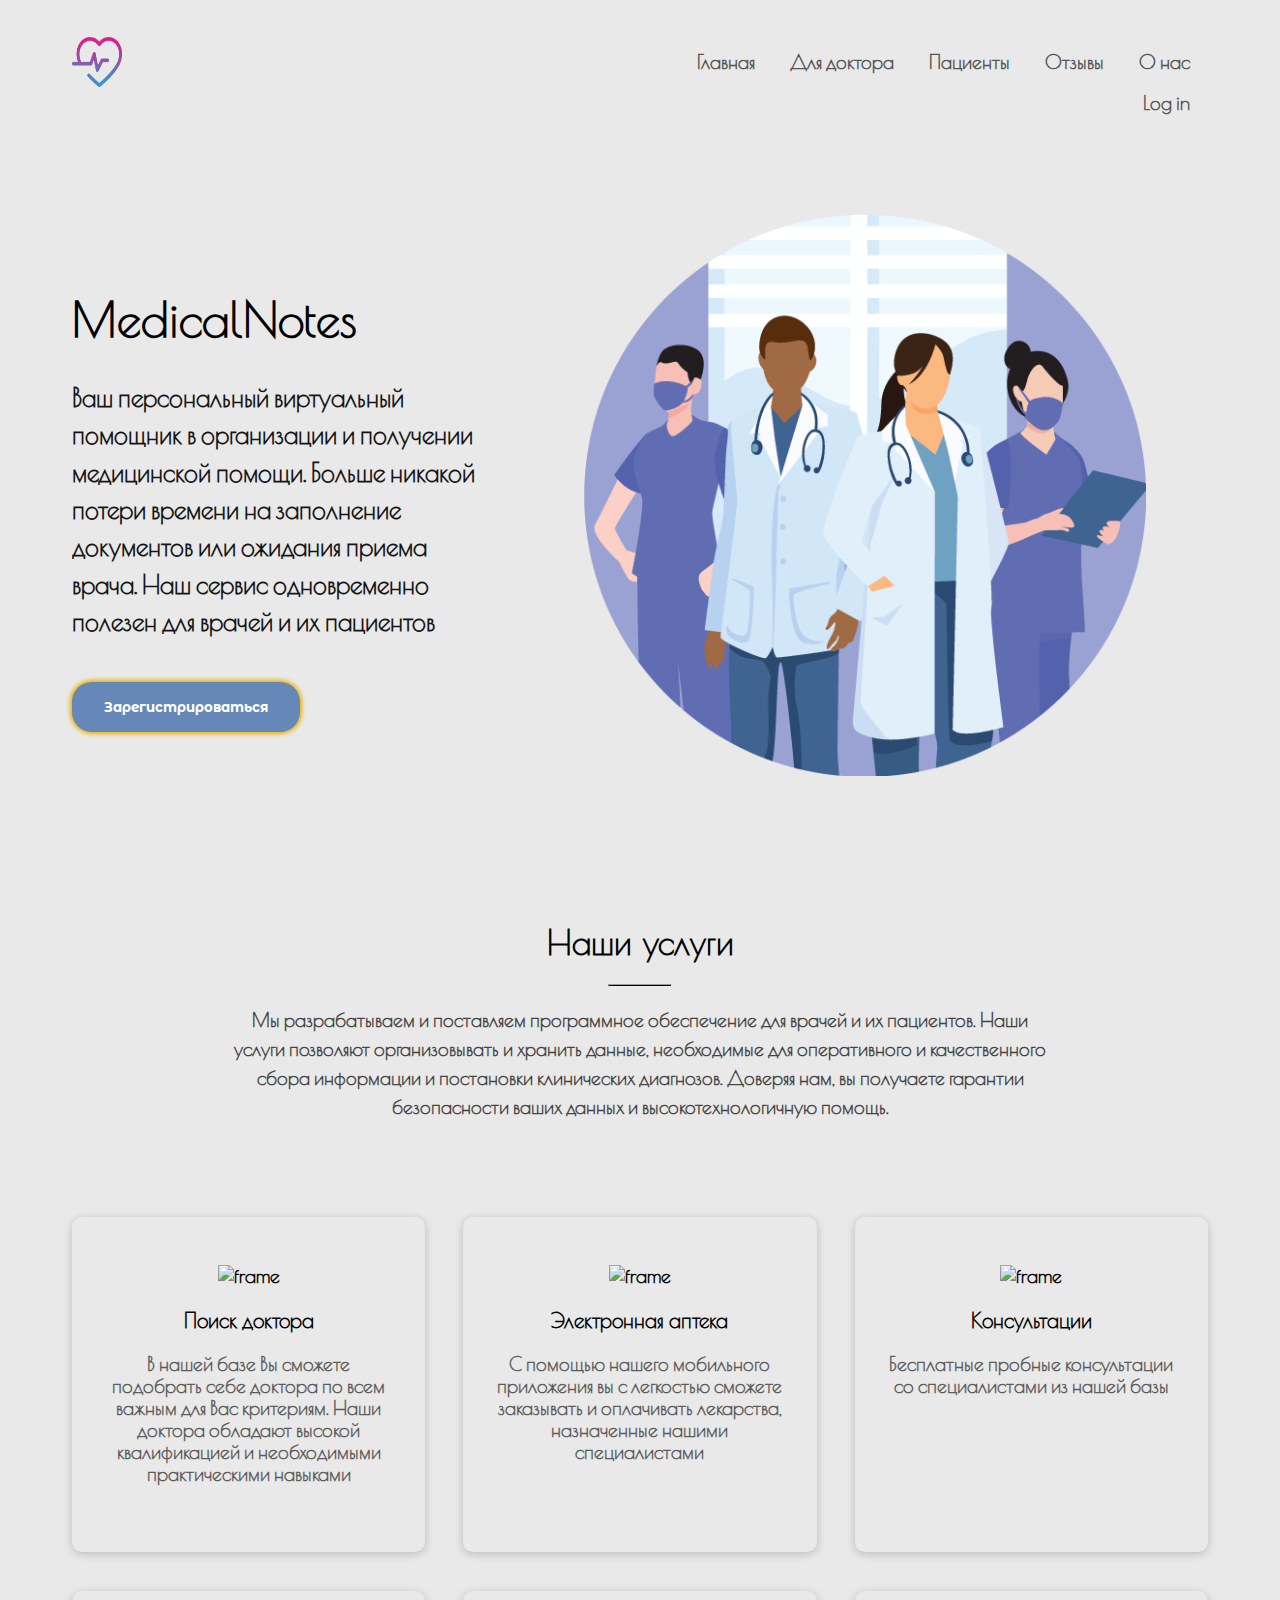
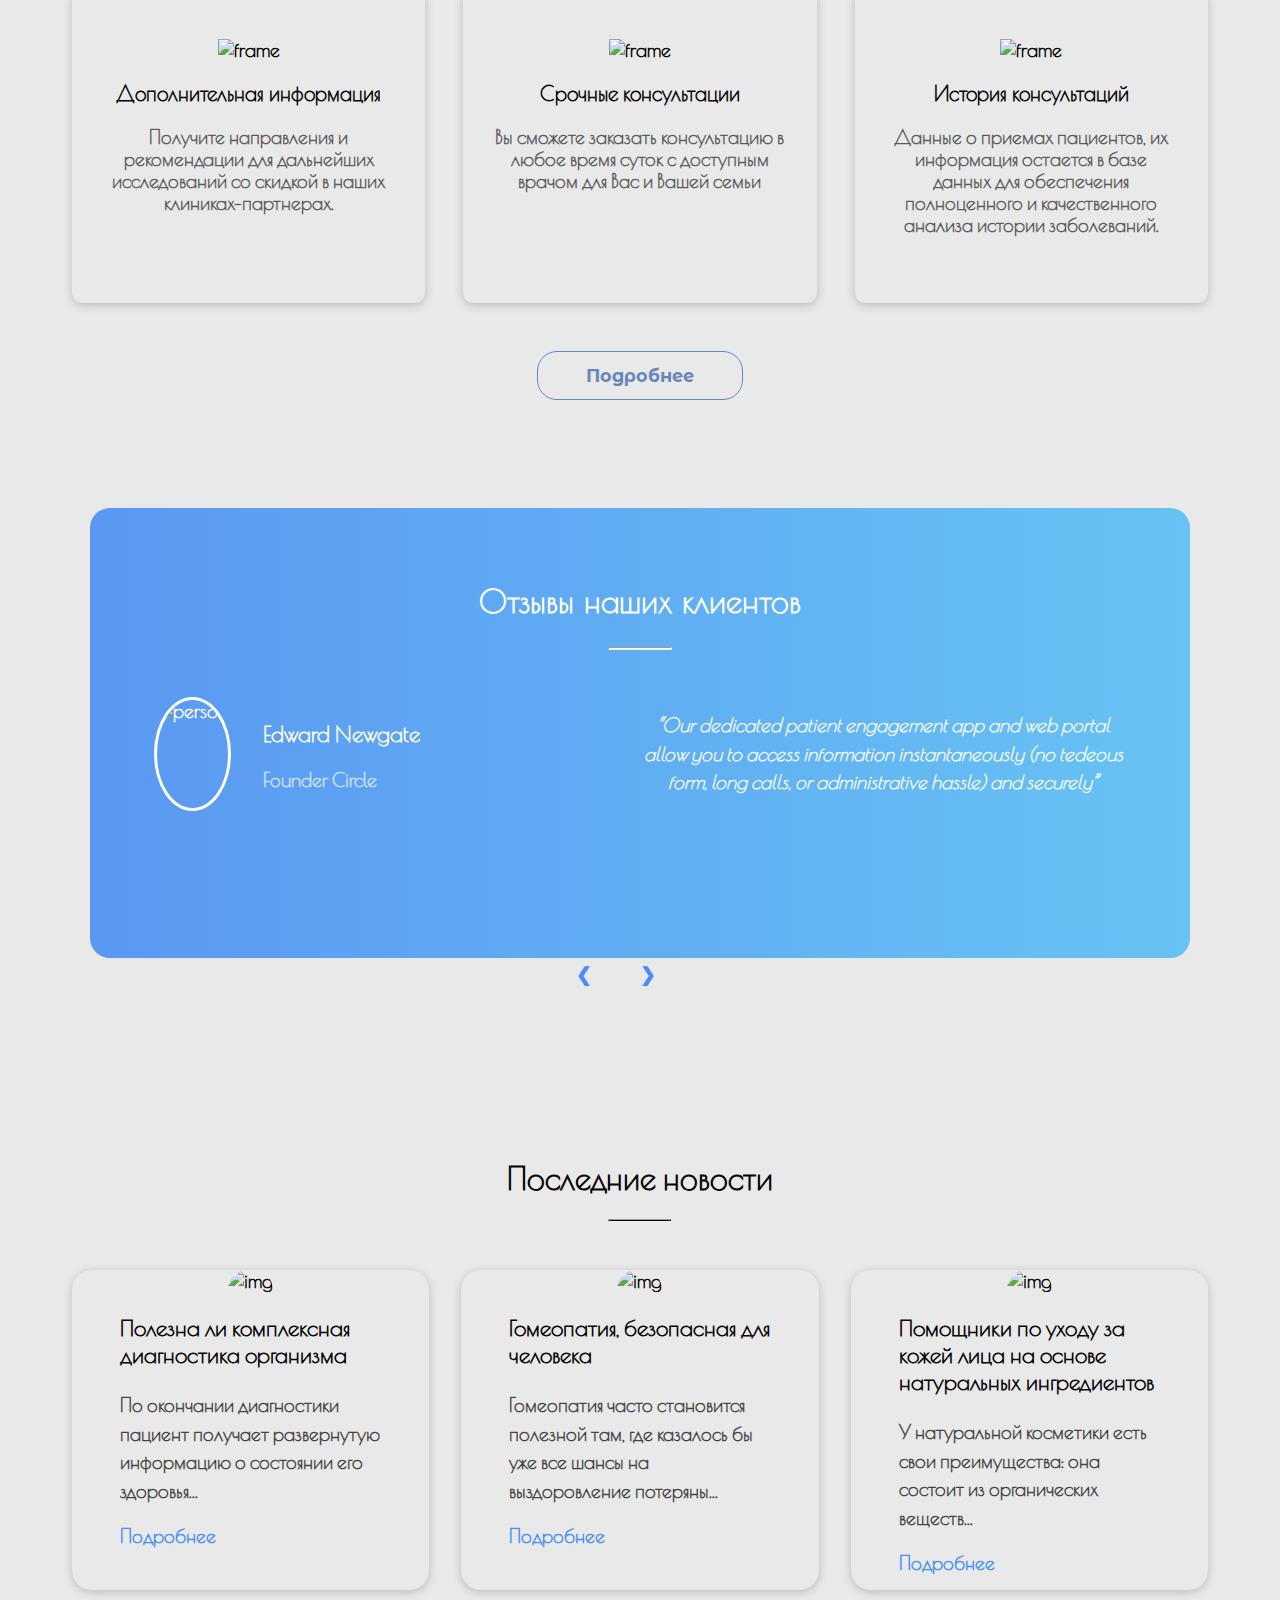
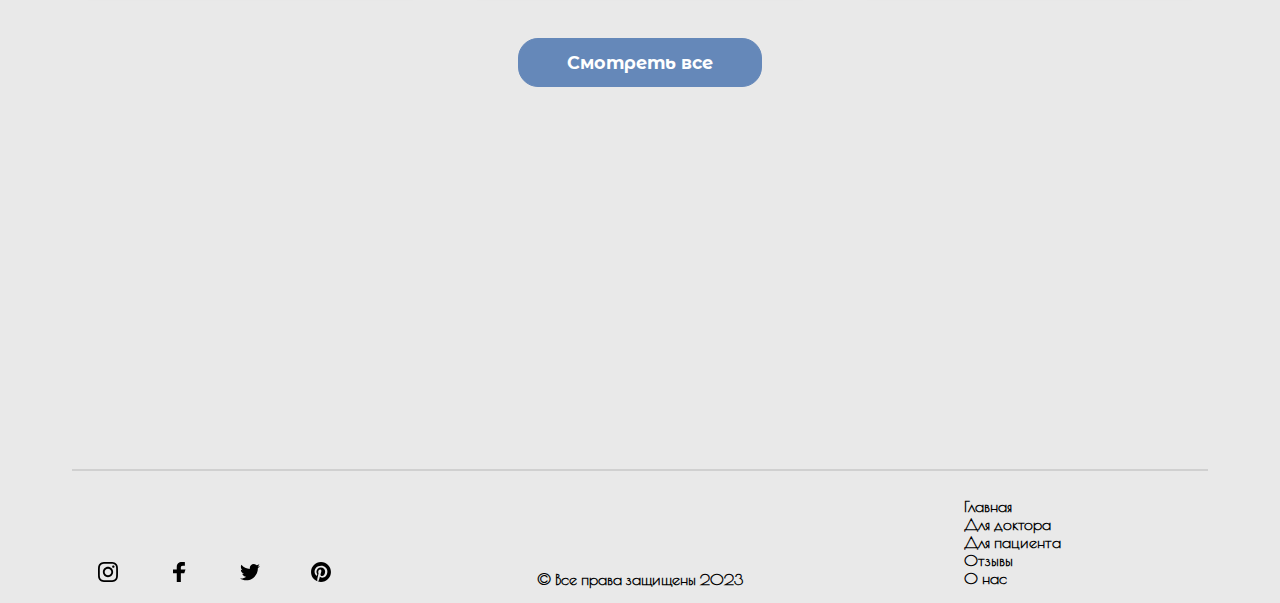
==== index.html @ 0319920c "add footer on createPatient" ====
<!DOCTYPE html>
<html lang="ru">
	<head>
		<meta charset="UTF-8" />
		<meta http-equiv="X-UA-Compatible" content="IE=edge" />
		<meta name="viewport" content="width=device-width, initial-scale=1.0" />
		<title>MedicalNotes</title>
		<link rel="stylesheet" href="homePage/styles/style.css" />
		<link rel="preconnect" href="https://fonts.googleapis.com" />
		<link rel="preconnect" href="https://fonts.gstatic.com" crossorigin />
		<link
			href="https://fonts.googleapis.com/css2?family=Inter:wght@400;700&display=swap"
			rel="stylesheet"
		/>
	</head>

	<body>
		<div class="container">
			<nav class="navbar">
				<img
					src="homePage/pictures/logoheart.png"
					alt="trafalgar"
					class="logo"
				/>
				<ul class="nav-links">
					<li><a href="#showcase">Главная</a></li>
					<li><a href="./regForm/index.html">Для доктора</a></li>
					<li><a href="./createPage/index.html">Пациенты</a></li>
					<li><a href="#testimonials">Отзывы</a></li>
					<li><a href="#article">О нас</a></li>
					
				</ul>
				<div class="hamburger-menu">
					<i class="fas fa-bars fa-2x" id="open"></i>
				</div>
				<ul class="sidebar" id="sidebar">
					<i class="fas fa-times fa-2x" id="close"></i>
					<li><a href="#showcase">Главная</a></li>
					<li><a href="./regForm/index.html">Для доктора</a></li>
					<li><a href="./createPage/index.html">Для пациента</a></li>
					<li><a href="#services">Услуги</a></li>
					<li><a href="#article">О нас</a></li>
				</ul>
				<div class="login-btn"><a href="#iw-modal" class="iw-modal-btn">Log in</a></div>
			</nav>
			<div id="iw-modal" class="iw-modal">
				<div class="iw-modal-wrapper">
				<div class="iw-CSS-modal-inner">
				<div class="iw-modal-header">
				<h3 class="iw-modal-title">Авторизация</h3>
				<a href="#close" title="Закрыть" class="iw-close">×</a>
				</div>
				<div class="iw-modal-text">    
					<form class="form" action="" method="post">
					<input
				      class="input input-email"
				      type="email"
					  id="email"
					  placeholder="Ваш e-mail*"
					/>
					<div id="errorMessage"></div>
			  
					<input
					  class="input input-pasword"
					  type="password"
					  id="password"
					  placeholder="Пароль*"
					/>
					<div id="errorMessage-1"></div>
					<button type="button" class="app-btn" id="log-btn">Войти</button>
					<div class="log-in_error">Логин или пароль не зарегистрирован</div>
					<p>Еще не зарегистрированы?</p>
					<button type="button" class="app-btn" id="reg-btn">Зарегистрироваться</button>
				</form>
				</div>
				</div>
				</div>	
				</div>
				
			<section id="showcase">
				<div class="showcase-text">
					<h1>MedicalNotes</h1>
					<p class="intro-info">
						Ваш персональный виртуальный помощник в организации и
						получении медицинской помощи. Больше никакой потери
						времени на заполнение документов или ожидания приема
						врача. Наш сервис одновременно полезен для врачей и их
						пациентов
					</p>
					<button
						class="showcase-btn"
						onclick="document.location='regForm/index.html'"
					>
						Зарегистрироваться
					</button>
				</div>
				<div class="showcase-img">
					<img src="homePage/pictures/doctors.png" alt="illustration" />
				</div>
			</section>

			<section id="services">
				<div class="service-header">
					<h1>Наши услуги</h1>
					<hr />
					<p>
						Мы разрабатываем и поставляем программное обеспечение
						для врачей и их пациентов. Наши услуги позволяют
						организовывать и хранить данные, необходимые для
						оперативного и качественного сбора информации и
						постановки клинических диагнозов. Доверяя нам, вы
						получаете гарантии безопасности ваших данных и
						высокотехнологичную помощь.
					</p>
				</div>
				<div class="cards">
					<div class="card">
						<img
							src="https://i.ibb.co/zfyYhmv/Frame1.png"
							alt="frame"
						/>
						<h3>Поиск доктора</h3>
						<p>
							В нашей базе Вы сможете подобрать себе доктора по
							всем важным для Вас критериям. Наши доктора обладают
							высокой квалификацией и необходимыми практическими
							навыками
						</p>
					</div>
					<div class="card">
						<img
							src="https://i.ibb.co/pLyPsMG/Frame2.png"
							alt="frame"
						/>
						<h3>Электронная аптека</h3>
						<p>
							С помощью нашего мобильного приложения вы с
							легкостью сможете заказывать и оплачивать лекарства,
							назначенные нашими специалистами
						</p>
					</div>
					<div class="card">
						<img
							src="https://i.ibb.co/ph7X1tV/Frame3.png"
							alt="frame"
						/>
						<h3>Консультации</h3>
						<p>
							Бесплатные пробные консультации со специалистами из
							нашей базы
						</p>
					</div>
					<div class="card">
						<img
							src="https://i.ibb.co/Xk1zg7f/Frame4.png"
							alt="frame"
						/>
						<h3>Дополнительная информация</h3>
						<p>
							Получите направления и рекомендации для дальнейших
							исследований со скидкой в наших клиниках-партнерах.
						</p>
					</div>
					<div class="card">
						<img
							src="https://i.ibb.co/Hr6zdrS/Frame5.png"
							alt="frame"
						/>
						<h3>Срочные консультации</h3>
						<p>
							Вы сможете заказать консультацию в любое время суток
							с доступным врачом для Вас и Вашей семьи
						</p>
					</div>
					<div class="card">
						<img
							src="https://i.ibb.co/WHY5Ptg/Frame6.png"
							alt="frame"
						/>
						<h3>История консультаций</h3>
						<p>
							Данные о приемах пациентов, их информация остается в
							базе данных для обеспечения полноценного и
							качественного анализа истории заболеваний.
						</p>
					</div>
				</div>
				<button class="service-btn">Подробнее</button>
			</section>

			<section id="testimonials">
				<div>
				<div class="testimonial">
					<h2>Отзывы наших клиентов</h2>
					<hr />
					<div class="testimonial-person">
						<div class="person">
							<img
								src="https://i.ibb.co/CWdSdLS/person.png"
								alt="person"
							/>
							<div class="person-text">
								<h3>Edward Newgate</h3>
								<p>Founder Circle</p>
							</div>
						</div>
						<div class="testimonial-text">
							<p>
								<i>
									“Our dedicated patient engagement app and
									web portal allow you to access information
									instantaneously (no tedeous form, long
									calls, or administrative hassle) and
									securely”
								</i>
							</p>
						</div>
					</div>
				</div>
				<div class="testimonial">
					<h2>Отзывы наших клиентов</h2>
					<hr />
					<div class="testimonial-person">
						<div class="person">
							<img
								src="homepage/pictures/testim-woman.png"
								width="140"
								height="140"
								alt="person"
							/>
							<div class="person-text">
								<h3>Lucy Garold</h3>
								<p>Founder Circle</p>
							</div>
						</div>
						<div class="testimonial-text">
							<p>
								<i> "We’ve seen in our behavioral health areas that our patients actually engage better with the telehealth technology." </i>
							</p>
						</div>
					</div>
				</div>
				<div class="testimonial">
					<h2>Отзывы наших клиентов</h2>
					<hr />
					<div class="testimonial-person">
						<div class="person">
							<img
								src="homePage/pictures/testim-man.png"
								width="150"
								height="140"
								alt="person"
							/>
							<div class="person-text">
								<h3>Bryn Seay</h3>
								<p>Benefits Manager</p>
							</div>
						</div>
						<div class="testimonial-text">
							<p>
								<i> "People have become dependent on this virtual benefit. We have had so much positive feedback that we know we will always have this option available." </i>
							</p>
						</div>
					</div>
				</div>
			</div>
				<div class="testimonial-arrows">
					<a class="previous-arrow" onclick="previousSlide()">&#10094</a>
					<a class="next-arrow" onclick="nextSlide()">&#10095</a>
				</div>
			</section>

			<section id="article">
				<h1>Последние новости</h1>
				<hr />
				<div class="cards">
					<div class="card">
						<div class="card-img">
							<img
								src="https://i.ibb.co/mtjHwsg/img1.png"
								alt="img"
							/>
						</div>
						<div class="card-text">
							<h3>
								Полезна ли комплексная диагностика организма
							</h3>
							<p>
								По окончании диагностики пациент получает
								развернутую информацию о состоянии его
								здоровья...
							</p>
							<div>
								<a
									href="https://spbmz.ru/pages/posts/kompleksnaja-diagnostika-organizma-check-up-1122.php"
									class="article-btn"
									>Подробнее</a
								>

								<i class="fas fa-arrow-right"></i>
							</div>
						</div>
					</div>
					<div class="card">
						<div class="card-img">
							<img
								src="https://i.ibb.co/C0b6BWB/img2.png"
								alt="img"
							/>
						</div>
						<div class="card-text">
							<h3>Гомеопатия, безопасная для человека</h3>
							<p>
								Гомеопатия часто становится полезной там, где
								казалось бы уже все шансы на выздоровление
								потеряны...
							</p>
							<div>
								<a
									href="https://imedic.kiev.ua/statyi/gomeopatiya/427-gomeopatija-osobennosti-gomeopaticheskogo-lechenija"
									class="article-btn"
									>Подробнее</a
								>

								<i class="fas fa-arrow-right"></i>
							</div>
						</div>
					</div>
					<div class="card">
						<div class="card-img">
							<img
								src="https://i.ibb.co/VtHsp41/img3.png"
								alt="img"
							/>
						</div>
						<div class="card-text">
							<h3>
								Помощники по уходу за кожей лица на основе
								натуральных ингредиентов
							</h3>
							<p>
								У натуральной косметики есть свои преимущества:
								она состоит из органических веществ...
							</p>
							<div>
								<a
									href="https://www.kp.ru/woman/krasota/luchshie-brendy-naturalnoj-kosmetiki/"
									class="article-btn"
									>Подробнее</a
								>

								<i class="fas fa-arrow-right"></i>
							</div>
						</div>
					</div>
				</div>
				<button
					class="articleBtn"
					onClick='location.href="https://rg.ru/tema/obshestvo/zdorovje/"'
				>
					Смотреть все
				</button>
			</section>
			<footer>
				<hr />
				<div class="footer-container">
					<div class="footer-social">
						<ul class="foot-socials">
							<li>
								<a href="#"
									><img
										src="homePage/pictures/inst1.svg"
										alt="inst"
										width="24"
								/></a>
							</li>
							<li>
								<a href="#"
									><img
										src="homePage/pictures/fb.svg"
										alt="fb"
										width="24"
								/></a>
							</li>
							<li>
								<a href="#"
									><img
										src="homePage/pictures/tw1.svg"
										alt="tw"
										width="24"
								/></a>
							</li>
							<li>
								<a href="#"
									><img
										src="homePage/pictures/pinterest1.svg"
										alt="pint"
										width="24"
								/></a>
							</li>
						</ul>
					</div>
					<div class="footer-rights">© Все права защищены 2023</div>
					<div class="footer-nav">
						<ul class="foot-nav--list">
							<li><a href="#showcase">Главная</a></li>
							<li>
								<a href="/regForm/index.html">Для доктора</a>
							</li>
							<li><a href="/createPage/index.html">Для пациента</a></li>
							<li><a href="#testimonials">Отзывы</a></li>
							<li><a href="#article">О нас</a></li>
						</ul>
					</div>
				</div>
			</footer>
		</div>
		<script src="https://kit.fontawesome.com/78dec00433.js" crossorigin="anonymous"></script>
		<script src="homePage/scripts/script.js"></script>
	</body>
</html>
---- homePage/styles/style.css ----
@charset "UTF-8";
@import url("https://fonts.googleapis.com/css2?family=Poiret+One&display=swap");
@import url("https://fonts.googleapis.com/css2?family=Montserrat+Alternates:wght@200&display=swap");
* {
  box-sizing: border-box;
}

body {
  font-family: "Poiret One", sans-serif;
  font-weight: 800;
  font-size: 1.2em;
  margin: 0;
  overflow-x: hidden;
  position: relative;
  background-color: rgb(233, 233, 233);
}

ul {
  list-style: none;
}

a:after {
  display: block;
  position: absolute;
  left: 0;
  width: 0;
  height: 2px;
  background-color: #ecae02;
  content: "";
  transition: width 0.3s ease-out;
}

a:hover:after,
a:focus:after {
  width: 100%;
}

a {
  text-decoration: none;
  position: relative;
}

.container {
  max-width: 1200px;
  margin: auto;
  padding: 0 2rem;
}

.navbar {
  padding-top: 2rem;
  height: 10vh;
  display: flex;
  flex-wrap: wrap;
  align-items: center;
  justify-content: space-between;
}

.logo {
  width: 50px;
  height: 50px;
}

.nav-links {
  display: flex;
}

.nav-links li a, .login-btn a {
  color: #555;
  padding: 0 1.1rem;
}

.nav-links li a:hover {
  color: #000;
  font-weight: bold;
}

.hamburger-menu {
  cursor: pointer;
  display: none;
}

.hamburger-menu i {
  color: #5A98F2;
}

.login-btn {
  width: 50%;
  margin-left: auto;
  text-align: right;
}

.iw-modal {
  opacity: 0;
  background: rgba(0, 0, 0, 0.7);
  pointer-events: none;
  position: fixed;
  top: 0;
  right: 0;
  bottom: 0;
  left: 0;
  z-index: 9999;
  transition: all 0.5s ease;
  margin: 0;
  padding: 0;
}

.iw-modal:target {
  opacity: 1;
  pointer-events: auto;
  overflow-y: auto;
}

.iw-modal-wrapper {
  margin: auto;
  margin-top: 25vh;
}

.iw-CSS-modal-inner {
  position: relative;
  background: #fff;
  border: 1px solid #ccc;
  border-radius: 0px;
}

.iw-modal-header {
  padding: 15px;
  background: #f1f1f1;
  position: relative;
}

.iw-modal-title {
  font-size: 18px;
  color: #555;
  font-weight: bold;
  line-height: 1.5;
  margin-top: 0;
  margin-bottom: 0;
}

/*CSS для кнопки закрытия*/
.iw-close {
  position: absolute;
  top: 15px;
  right: 10px;
  font-size: 24px;
  color: #555;
  text-decoration: none;
}

.iw-close:hover, .iw-close:focus {
  color: #000;
  cursor: pointer;
}

/*CSS для блока с текстом*/
.iw-modal-text {
  padding: 15px 20px;
}

@media (min-width: 550px) {
  .iw-modal-wrapper {
    max-width: 500px;
  }
}
.form {
  max-width: 370px;
  padding: 15px;
  margin: 20px auto;
  background-color: #fff;
}

.input {
  display: block;
  width: 100%;
  padding: 8px 10px;
  margin-bottom: 10px;
  border: 1px solid #ccc;
  border-radius: 10px;
  font-family: inherit;
  font-size: 16px;
}

.app-btn {
  display: block;
  width: 100%;
  padding: 8px 10px;
  margin: 2rem 0;
  border: 0.1rem solid #458ff6;
  border-radius: 20px;
  background-color: #fff;
  cursor: pointer;
  outline: none;
  color: #458ff6;
  font-weight: bold;
  font-family: inherit;
  font-size: 16px;
}

.app-btn:hover {
  background-color: #458ff6;
  color: #fff;
  transition: all 0.3s ease;
}

#errorMessage,
#errorMessage-1 {
  height: 1rem;
  color: red;
}

.sidebar {
  display: none;
  position: fixed;
  top: -1rem;
  left: 0;
  height: 100%;
  width: 15rem;
  background-color: #5A98F2;
  z-index: 1;
}

.sidebar i {
  color: #fff;
  position: absolute;
  top: 15px;
  right: 15px;
  cursor: pointer;
}

.sidebar li a {
  color: #fff;
  line-height: 7;
  font-size: 1.1rem;
  font-weight: bold;
  padding: 0 1rem 0 0.5rem;
}

#showcase {
  height: 90vh;
  display: flex;
  align-items: center;
  justify-content: center;
}

.showcase-text {
  width: 40vw;
}

.showcase-text h1 {
  font-size: 3rem;
  width: 90%;
}

.intro-info {
  width: 80%;
  opacity: 0.9;
  line-height: 1.5;
  font-family: "Poiret One", sans-serif;
  font-size: 1.3em;
  font-weight: 900;
}

.showcase-btn {
  margin-top: 1rem;
  height: 50px;
  border: none;
  box-shadow: 0px 0px 4px 2px #ecae02;
  background-color: #6588b9;
  color: #fff;
  border-radius: 20px;
  padding: 0.8rem 2rem;
  font-weight: 700;
  outline: none;
  font-family: "Montserrat Alternates", sans-serif;
  cursor: pointer;
}

.showcase-btn:hover {
  opacity: 0.9;
}

.showcase-img {
  flex: 4;
}

.showcase-img img {
  width: 90%;
}

#services {
  height: -moz-fit-content;
  height: fit-content;
  text-align: center;
}

.service-header {
  text-align: center;
  padding: 0 10rem;
}

.service-header h1 {
  font-size: 2.1rem;
  word-spacing: 4px;
}

hr {
  width: 4rem;
  height: 3px;
  font-weight: bold;
  background-color: #000;
}

.service-header p {
  opacity: 0.7;
  line-height: 1.5;
}

#services .cards {
  display: grid;
  grid-template-columns: repeat(3, 1fr);
  grid-gap: 2.4rem;
}

#services .cards h1 {
  text-align: center;
}

#services .cards {
  margin-top: 6rem;
}

#services .cards .card {
  padding: 3rem 2rem;
  box-shadow: 0 2px 10px rgba(0, 0, 0, 0.2);
  border-radius: 10px;
}

#services .cards .card:hover {
  box-shadow: 0 2px 10px rgba(0, 0, 0, 0.3);
  transform: scale(1.05);
  overflow: hidden;
  transition: 0.3s ease all;
}

#services .cards .card h3 {
  font-size: 1.3rem;
}

#services .cards .card p {
  opacity: 0.6;
}

.service-btn {
  margin: 3rem 0;
  padding: 0.8rem 3rem;
  border: 0.1rem solid #6588b9;
  border-radius: 20px;
  background-color: rgb(233, 233, 233);
  cursor: pointer;
  outline: none;
  color: #6588b9;
  font-family: "Montserrat Alternates", sans-serif;
  font-weight: 700;
  font-size: 1.1rem;
}

.service-btn:hover {
  background-color: #6588b9;
  color: #fff;
  transition: all 0.3s ease;
}

#apps {
  height: 100vh;
}

.app-1 {
  margin: 45rem 0 15rem 0;
  height: 50vh;
  display: flex;
  align-items: center;
}

.app-1-left {
  flex: 4;
}

.app-1-left img {
  width: 100%;
}

.app-1-right {
  flex: 3;
  padding-left: 6rem;
}

.app-2 {
  height: 50vh;
  display: flex;
  align-items: center;
}

.app-2-left {
  flex: 3;
  padding-right: 6rem;
}

.app-2-right img {
  width: 100%;
}

.app-btn {
  margin: 3rem 0;
  padding: 0.8rem 3rem;
  border: 0.1rem solid #458FF6;
  border-radius: 20px;
  background-color: #fff;
  cursor: pointer;
  outline: none;
  color: #458FF6;
  font-weight: bold;
}

.app-btn:hover {
  background-color: #458FF6;
  color: #fff;
  transition: all 0.3s ease;
}

#testimonials {
  margin-top: 60px;
  height: 70vh;
}

.testimonial {
  height: 50vh;
  width: 1100px;
  text-align: center;
  max-width: 1100px;
  margin: auto;
  background: linear-gradient(to left, #67C3F3, #5A98F2);
  color: #fff;
  padding: 3rem 2rem;
  border-radius: 20px;
}

.testimonial hr {
  width: 4rem;
  height: 3px;
  font-weight: bold;
  background-color: #fff;
}

.testimonial h2 {
  font-size: 2rem;
  word-spacing: 3px;
}

.testimonial-person {
  display: flex;
  align-items: center;
  padding: 2rem;
}

.person {
  display: flex;
  flex: 1;
}

.person-text p {
  opacity: 0.7;
  text-align: left;
}

.person img {
  border-radius: 50%;
  border: 3px solid #fff;
  margin-right: 2rem;
}

.testimonial-text {
  flex: 1;
  line-height: 1.5;
}

.testimonial-text p {
  opacity: 0.9;
  font-size: 1.05;
}

.testimonials .testimonial {
  animation-name: fade;
  animation-duration: 1.5s;
}

@keyframes fade {
  from {
    opacity: 0.4;
  }
  to {
    opacity: 1;
  }
}
.testimonial-arrows {
  display: flex;
  justify-content: center;
  cursor: pointer;
  padding-top: 5px;
}

.previous-arrow, .next-arrow {
  width: 4rem;
  color: #458FF6;
}

.previous-arrow:hover:after, .next-arrow:hover:after,
.previous-arrow:focus:after, .next-arrow:focus:after {
  width: 0;
}

#article {
  text-align: center;
  height: 100vh;
}

#article h1 {
  font-size: 2rem;
}

.cards {
  display: grid;
  grid-template-columns: repeat(3, 1fr);
  grid-gap: 2rem;
  margin-top: 3rem;
}

.card {
  box-shadow: 0 2px 10px rgba(0, 0, 0, 0.2);
  border-radius: 20px;
}

.card-img img {
  width: 100%;
  border-top-left-radius: 20px;
  border-top-right-radius: 20px;
}

.card-text {
  padding: 0 3rem 1rem 3rem;
  text-align: left;
}

.card-text button {
  background-color: transparent;
  border: none;
  color: #5A98F2;
  font-weight: bold;
  font-size: 1rem;
  margin-top: 1rem;
}

.card-text i {
  margin-left: 5px;
}

.card-text h1 {
  line-height: 1.5;
}

.card-text p {
  line-height: 1.5;
  opacity: 0.7;
}

.article-btn {
  color: #458FF6;
}

#article .articleBtn {
  border: none;
  background-color: #6588b9;
  border: 1px solid #6588b9;
  color: #fff;
  border-radius: 20px;
  padding: 0.8rem 3rem;
  margin-top: 3rem;
  outline: none;
  font-family: "Montserrat Alternates", sans-serif;
  font-size: 1.1rem;
  font-weight: 700;
  cursor: pointer;
}

#article .articleBtn:hover {
  background-color: #6588b9;
  color: #fff;
  transition: all 0.3s ease;
}

.footer-container {
  display: flex;
  justify-content: space-between;
  font-size: 1rem;
}

footer hr {
  width: 100%;
  height: 0px;
  border: 1px solid #d0d0d0;
}

.footer-social {
  display: flex;
  width: 25%;
  align-items: flex-end;
}

.foot-socials {
  display: flex;
  width: 100%;
  justify-content: space-around;
  padding-left: 0;
}

.footer-rights {
  display: flex;
  width: 35%;
  justify-content: center;
  align-items: flex-end;
  padding-bottom: 15px;
}

.footer-nav {
  width: 25%;
  display: flex;
  flex-direction: column;
  justify-content: flex-end;
}

.foot-nav--list {
  display: flex;
  flex-direction: column;
}

.foot-nav--list li a {
  text-decoration: none;
  color: #000;
}

@media (max-width: 900px) {
  .app-1 {
    margin: 40rem 0 15rem 0;
  }
}
@media (max-width: 800px) {
  .nav-links {
    display: none;
  }
  .hamburger-menu {
    display: inline-block;
  }
  #showcase {
    margin-top: 10rem;
    flex-direction: column;
    margin-right: 0rem;
  }
  .showcase-text {
    text-align: center;
    margin-right: 0rem;
    order: 2;
    padding: 0 2rem;
  }
  #showcase {
    height: 90vh;
    display: flex;
    align-items: center;
    justify-content: center;
  }
  .showcase-text h1 {
    font-size: 3rem;
    width: 100%;
  }
  .showcase-text p {
    width: 100%;
    opacity: 0.9;
    line-height: 1.5;
  }
  .showcase-btn:hover {
    opacity: 0.9;
  }
  .showcase-img {
    flex: 4;
    text-align: center;
  }
  .showcase-img img {
    width: 80%;
  }
  #services {
    height: 100vh;
    text-align: center;
    margin-top: 10rem;
    margin-bottom: 25rem;
  }
  .service-header {
    padding: 0 2rem;
  }
  #services .cards {
    display: grid;
    grid-template-columns: repeat(2, 1fr);
    grid-gap: 2.4rem;
  }
  .service-btn {
    margin: 3rem 0;
    padding: 0.8rem 3rem;
    border: 0.1rem solid #458FF6;
    border-radius: 20px;
    background-color: #fff;
    cursor: pointer;
    outline: none;
    color: #458FF6;
    font-weight: bold;
  }
  .service-btn:hover {
    background-color: #458FF6;
    color: #fff;
    transition: all 0.3s ease;
  }
  #apps {
    height: 100vh;
  }
  .app-1 {
    margin: 60rem 0 15rem 0;
    height: 50vh;
    display: flex;
    align-items: center;
  }
  #testimonials {
    margin-top: 15rem;
    height: 80vh;
  }
  .testimonial {
    width: 100%;
  }
  .testimonial-person {
    display: flex;
    flex-direction: column;
    align-items: center;
    padding: 2rem;
  }
  #article h1 {
    margin-top: 5rem;
    font-size: 2rem;
  }
  #article .cards {
    grid-template-columns: 1fr;
    text-align: center;
    align-items: center;
    width: 100%;
    margin-left: 20%;
  }
  #article .card {
    width: 60%;
    text-align: center;
    align-items: center;
  }
  #article .card-img img {
    width: 100%;
  }
  #article .card-text {
    padding: 0 3rem 1rem 3rem;
    text-align: left;
  }
  #article .card-text button {
    background-color: transparent;
    border: none;
    color: #5A98F2;
    font-weight: bold;
    font-size: 1rem;
    margin-top: 1rem;
  }
}
@media (max-width: 600px) {
  .app-1 {
    margin: 80rem 0 15rem 0;
  }
}/*# sourceMappingURL=style.css.map */
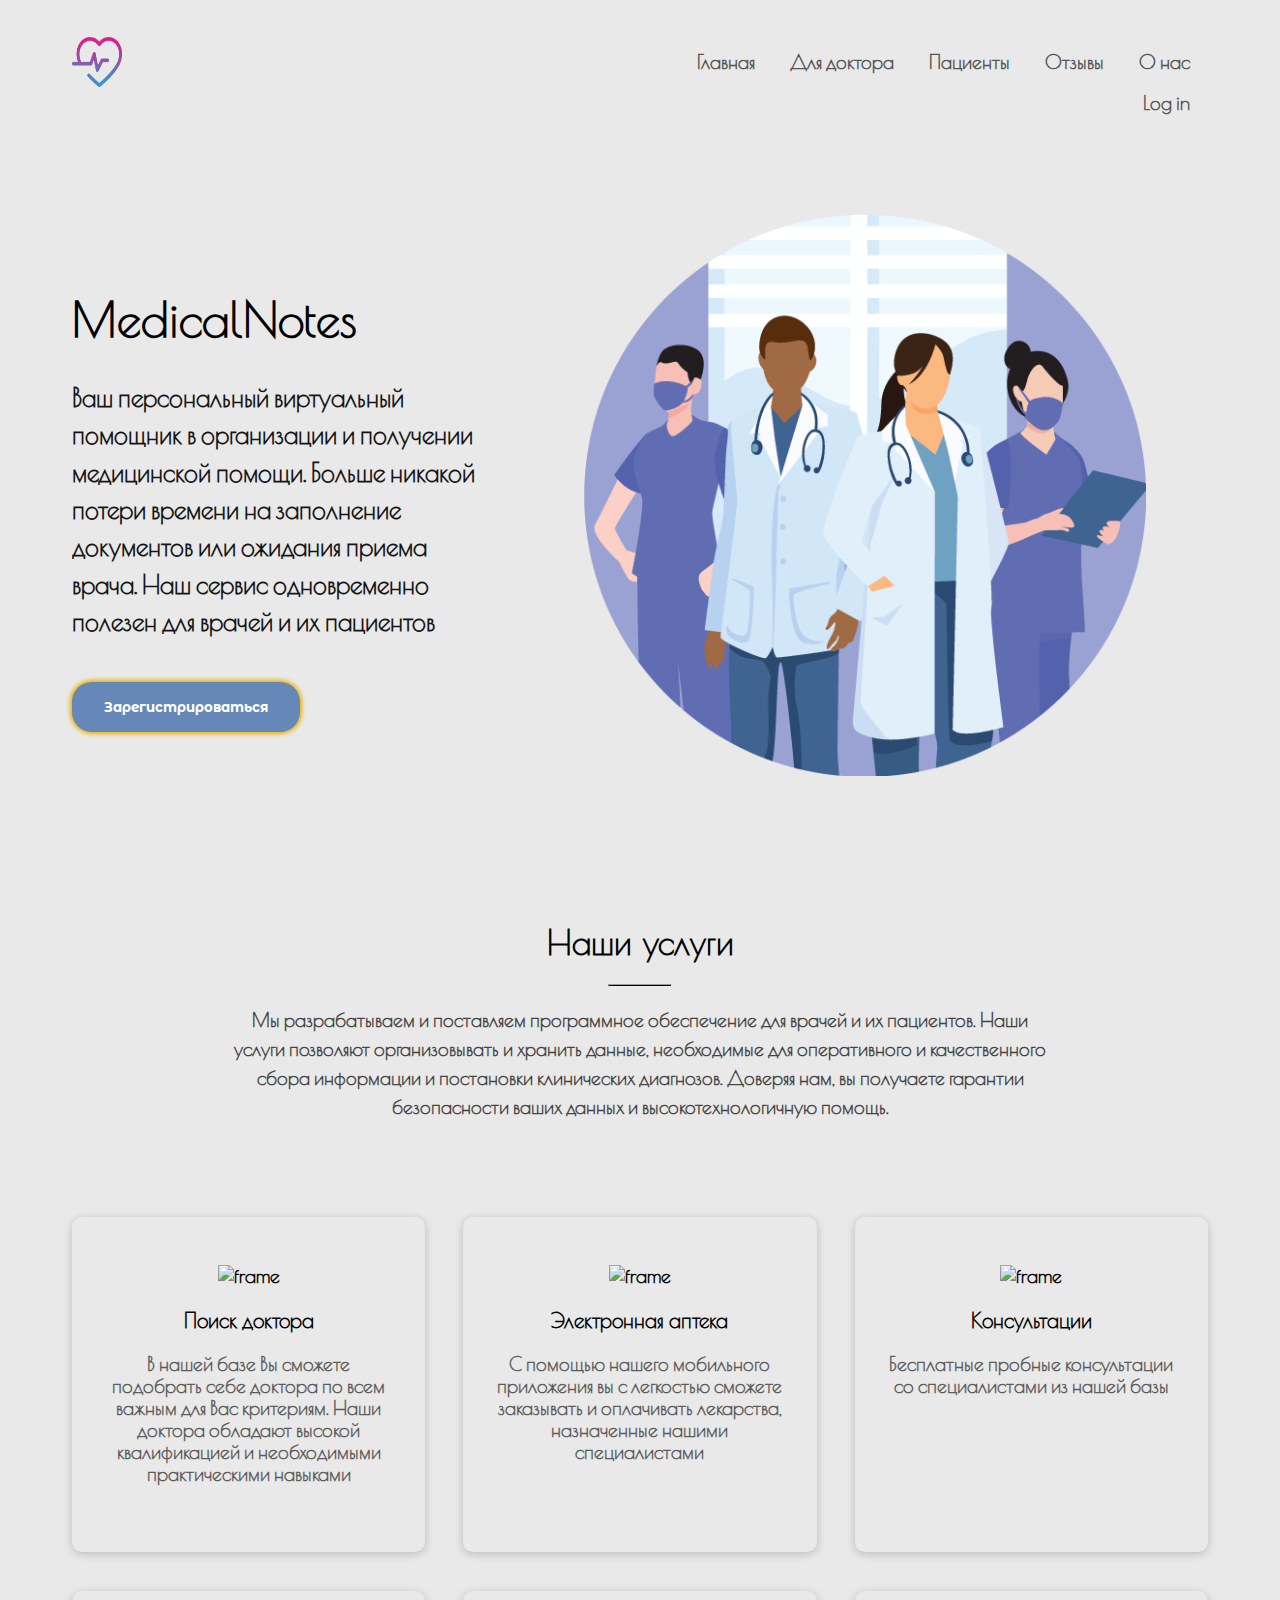
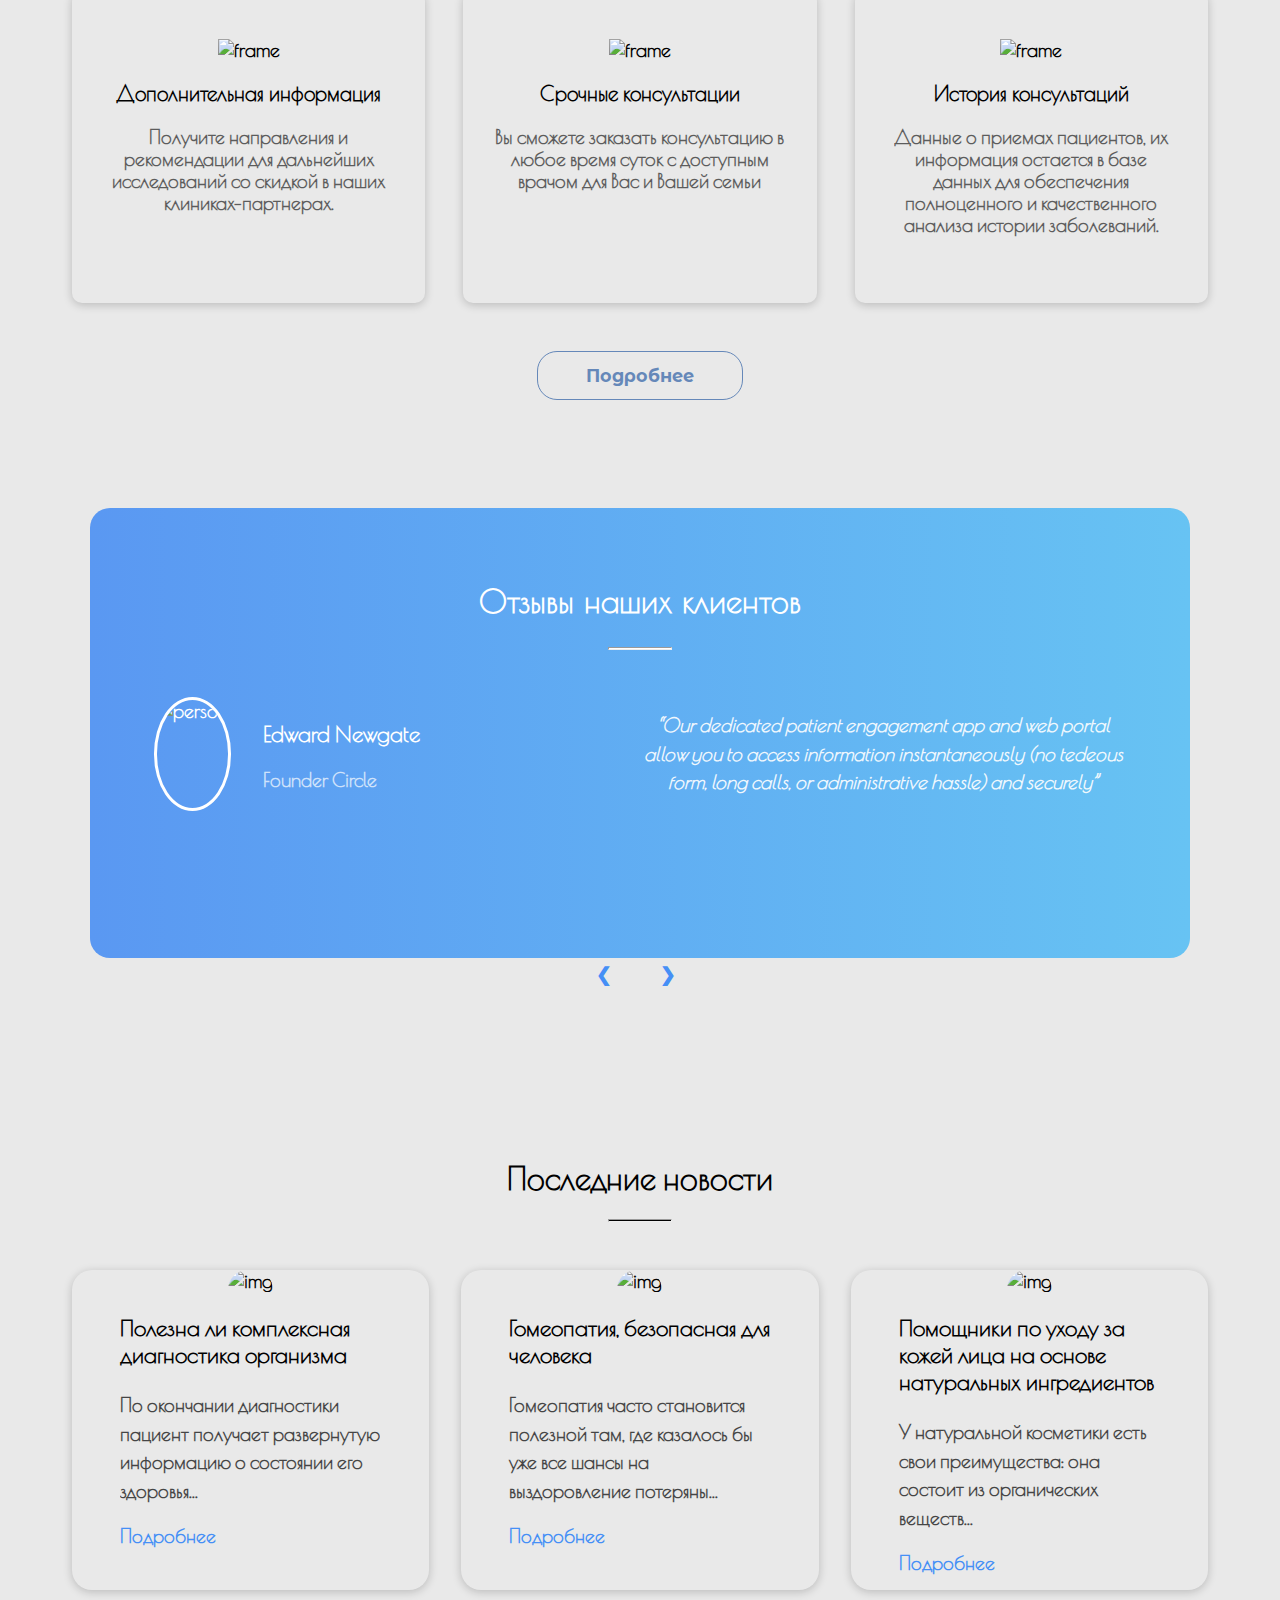
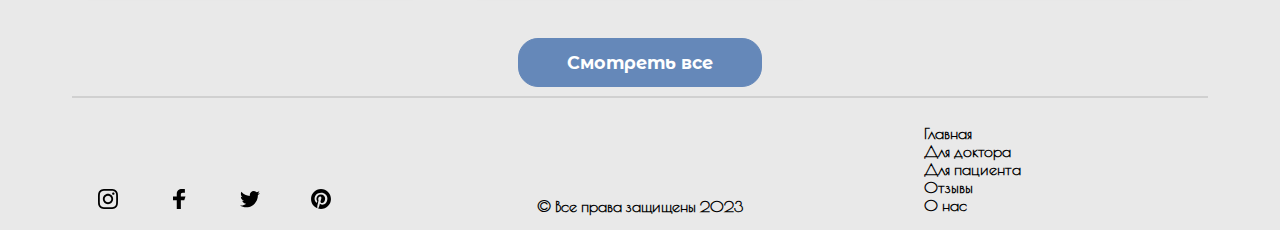
==== commit b14637a0: "feat: change adaptive css" ====
--- a/index.html
+++ b/index.html
@@ -6,6 +6,11 @@
 		<meta name="viewport" content="width=device-width, initial-scale=1.0" />
 		<title>MedicalNotes</title>
 		<link rel="stylesheet" href="homePage/styles/style.css" />
+		<link
+			rel="shortcut icon"
+			href="homePage/pictures/logoheart.png"
+			type="image/x-icon"
+		/>
 		<link rel="preconnect" href="https://fonts.googleapis.com" />
 		<link rel="preconnect" href="https://fonts.gstatic.com" crossorigin />
 		<link
@@ -24,8 +29,8 @@
 				/>
 				<ul class="nav-links">
 					<li><a href="#showcase">Главная</a></li>
-					<li><a href="./regForm/index.html">Для доктора</a></li>
-					<li><a href="./createPage/index.html">Пациенты</a></li>
+					<li><a href="/regForm/index.html">Для доктора</a></li>
+					<li><a href="/createPage/index.html">Пациенты</a></li>
 					<li><a href="#testimonials">Отзывы</a></li>
 					<li><a href="#article">О нас</a></li>
 					
@@ -36,8 +41,8 @@
 				<ul class="sidebar" id="sidebar">
 					<i class="fas fa-times fa-2x" id="close"></i>
 					<li><a href="#showcase">Главная</a></li>
-					<li><a href="./regForm/index.html">Для доктора</a></li>
-					<li><a href="./createPage/index.html">Для пациента</a></li>
+					<li><a href="regForm/index.html">Для доктора</a></li>
+					<li><a href="#apps">Для пациента</a></li>
 					<li><a href="#services">Услуги</a></li>
 					<li><a href="#article">О нас</a></li>
 				</ul>
--- a/homePage/styles/style.css
+++ b/homePage/styles/style.css
@@ -1,8 +1,14 @@
 @charset "UTF-8";
 @import url("https://fonts.googleapis.com/css2?family=Poiret+One&display=swap");
 @import url("https://fonts.googleapis.com/css2?family=Montserrat+Alternates:wght@200&display=swap");
+.foot-nav--list, .footer-nav {
+  display: flex;
+  flex-direction: column;
+}
+
 * {
   box-sizing: border-box;
+  scroll-behavior: smooth;
 }
 
 body {
@@ -19,6 +25,13 @@
   list-style: none;
 }
 
+a {
+  text-decoration: none;
+  position: relative;
+}
+a:hover:after, a:focus:after {
+  width: 100%;
+}
 a:after {
   display: block;
   position: absolute;
@@ -29,15 +42,9 @@
   content: "";
   transition: width 0.3s ease-out;
 }
-
-a:hover:after,
-a:focus:after {
-  width: 100%;
-}
-
-a {
-  text-decoration: none;
-  position: relative;
+.nav-links li a, .login-btn a {
+  color: #555;
+  padding: 0 1.1rem;
 }
 
 .container {
@@ -63,12 +70,6 @@
 .nav-links {
   display: flex;
 }
-
-.nav-links li a, .login-btn a {
-  color: #555;
-  padding: 0 1.1rem;
-}
-
 .nav-links li a:hover {
   color: #000;
   font-weight: bold;
@@ -78,9 +79,8 @@
   cursor: pointer;
   display: none;
 }
-
 .hamburger-menu i {
-  color: #5A98F2;
+  color: #6588b9;
 }
 
 .login-btn {
@@ -202,6 +202,11 @@
   transition: all 0.3s ease;
 }
 
+.log-in_error {
+  display: none;
+  color: #f30101;
+}
+
 #errorMessage,
 #errorMessage-1 {
   height: 1rem;
@@ -218,7 +223,6 @@
   background-color: #5A98F2;
   z-index: 1;
 }
-
 .sidebar i {
   color: #fff;
   position: absolute;
@@ -226,7 +230,6 @@
   right: 15px;
   cursor: pointer;
 }
-
 .sidebar li a {
   color: #fff;
   line-height: 7;
@@ -245,7 +248,6 @@
 .showcase-text {
   width: 40vw;
 }
-
 .showcase-text h1 {
   font-size: 3rem;
   width: 90%;
@@ -274,7 +276,6 @@
   font-family: "Montserrat Alternates", sans-serif;
   cursor: pointer;
 }
-
 .showcase-btn:hover {
   opacity: 0.9;
 }
@@ -282,7 +283,6 @@
 .showcase-img {
   flex: 4;
 }
-
 .showcase-img img {
   width: 90%;
 }
@@ -297,10 +297,13 @@
   text-align: center;
   padding: 0 10rem;
 }
-
 .service-header h1 {
   font-size: 2.1rem;
   word-spacing: 4px;
+}
+.service-header p {
+  opacity: 0.7;
+  line-height: 1.5;
 }
 
 hr {
@@ -310,42 +313,29 @@
   background-color: #000;
 }
 
-.service-header p {
-  opacity: 0.7;
-  line-height: 1.5;
-}
-
 #services .cards {
   display: grid;
   grid-template-columns: repeat(3, 1fr);
   grid-gap: 2.4rem;
-}
-
+  margin-top: 6rem;
+}
 #services .cards h1 {
   text-align: center;
 }
-
-#services .cards {
-  margin-top: 6rem;
-}
-
 #services .cards .card {
   padding: 3rem 2rem;
   box-shadow: 0 2px 10px rgba(0, 0, 0, 0.2);
   border-radius: 10px;
 }
-
 #services .cards .card:hover {
   box-shadow: 0 2px 10px rgba(0, 0, 0, 0.3);
   transform: scale(1.05);
   overflow: hidden;
   transition: 0.3s ease all;
 }
-
 #services .cards .card h3 {
   font-size: 1.3rem;
 }
-
 #services .cards .card p {
   opacity: 0.6;
 }
@@ -363,66 +353,8 @@
   font-weight: 700;
   font-size: 1.1rem;
 }
-
 .service-btn:hover {
   background-color: #6588b9;
-  color: #fff;
-  transition: all 0.3s ease;
-}
-
-#apps {
-  height: 100vh;
-}
-
-.app-1 {
-  margin: 45rem 0 15rem 0;
-  height: 50vh;
-  display: flex;
-  align-items: center;
-}
-
-.app-1-left {
-  flex: 4;
-}
-
-.app-1-left img {
-  width: 100%;
-}
-
-.app-1-right {
-  flex: 3;
-  padding-left: 6rem;
-}
-
-.app-2 {
-  height: 50vh;
-  display: flex;
-  align-items: center;
-}
-
-.app-2-left {
-  flex: 3;
-  padding-right: 6rem;
-}
-
-.app-2-right img {
-  width: 100%;
-}
-
-.app-btn {
-  margin: 3rem 0;
-  padding: 0.8rem 3rem;
-  border: 0.1rem solid #458FF6;
-  border-radius: 20px;
-  background-color: #fff;
-  cursor: pointer;
-  outline: none;
-  color: #458FF6;
-  font-weight: bold;
-}
-
-.app-btn:hover {
-  background-color: #458FF6;
   color: #fff;
   transition: all 0.3s ease;
 }
@@ -443,14 +375,12 @@
   padding: 3rem 2rem;
   border-radius: 20px;
 }
-
 .testimonial hr {
   width: 4rem;
   height: 3px;
   font-weight: bold;
   background-color: #fff;
 }
-
 .testimonial h2 {
   font-size: 2rem;
   word-spacing: 3px;
@@ -466,23 +396,21 @@
   display: flex;
   flex: 1;
 }
-
-.person-text p {
-  opacity: 0.7;
-  text-align: left;
-}
-
 .person img {
   border-radius: 50%;
   border: 3px solid #fff;
   margin-right: 2rem;
 }
 
+.person-text p {
+  opacity: 0.7;
+  text-align: left;
+}
+
 .testimonial-text {
   flex: 1;
   line-height: 1.5;
 }
-
 .testimonial-text p {
   opacity: 0.9;
   font-size: 1.05;
@@ -492,7 +420,6 @@
   animation-name: fade;
   animation-duration: 1.5s;
 }
-
 @keyframes fade {
   from {
     opacity: 0.4;
@@ -506,11 +433,12 @@
   justify-content: center;
   cursor: pointer;
   padding-top: 5px;
+  padding-left: 40px;
 }
 
 .previous-arrow, .next-arrow {
   width: 4rem;
-  color: #458FF6;
+  color: #458ff6;
 }
 
 .previous-arrow:hover:after, .next-arrow:hover:after,
@@ -520,9 +448,9 @@
 
 #article {
   text-align: center;
-  height: 100vh;
-}
-
+  height: -moz-fit-content;
+  height: fit-content;
+}
 #article h1 {
   font-size: 2rem;
 }
@@ -549,7 +477,6 @@
   padding: 0 3rem 1rem 3rem;
   text-align: left;
 }
-
 .card-text button {
   background-color: transparent;
   border: none;
@@ -558,22 +485,19 @@
   font-size: 1rem;
   margin-top: 1rem;
 }
-
 .card-text i {
   margin-left: 5px;
 }
-
 .card-text h1 {
   line-height: 1.5;
 }
-
 .card-text p {
   line-height: 1.5;
   opacity: 0.7;
 }
 
 .article-btn {
-  color: #458FF6;
+  color: #458ff6;
 }
 
 #article .articleBtn {
@@ -590,7 +514,6 @@
   font-weight: 700;
   cursor: pointer;
 }
-
 #article .articleBtn:hover {
   background-color: #6588b9;
   color: #fff;
@@ -632,27 +555,18 @@
 
 .footer-nav {
   width: 25%;
-  display: flex;
-  flex-direction: column;
   justify-content: flex-end;
 }
 
 .foot-nav--list {
-  display: flex;
-  flex-direction: column;
-}
-
+  padding: 0;
+}
 .foot-nav--list li a {
   text-decoration: none;
   color: #000;
 }
 
-@media (max-width: 900px) {
-  .app-1 {
-    margin: 40rem 0 15rem 0;
-  }
-}
-@media (max-width: 800px) {
+@media screen and (max-width: 800px) {
   .nav-links {
     display: none;
   }
@@ -665,26 +579,29 @@
     margin-right: 0rem;
   }
   .showcase-text {
+    width: 100%;
     text-align: center;
     margin-right: 0rem;
     order: 2;
     padding: 0 2rem;
   }
+  .showcase-text h1 {
+    font-size: 3rem;
+    width: 100%;
+  }
+  .showcase-text p {
+    width: 100%;
+    opacity: 0.9;
+    line-height: 1.5;
+    font-size: 1.1rem;
+  }
   #showcase {
+    width: 100%;
     height: 90vh;
     display: flex;
     align-items: center;
     justify-content: center;
   }
-  .showcase-text h1 {
-    font-size: 3rem;
-    width: 100%;
-  }
-  .showcase-text p {
-    width: 100%;
-    opacity: 0.9;
-    line-height: 1.5;
-  }
   .showcase-btn:hover {
     opacity: 0.9;
   }
@@ -693,53 +610,47 @@
     text-align: center;
   }
   .showcase-img img {
-    width: 80%;
+    width: 60%;
   }
   #services {
-    height: 100vh;
+    height: -moz-fit-content;
+    height: fit-content;
     text-align: center;
-    margin-top: 10rem;
+    margin-top: 8rem;
     margin-bottom: 25rem;
-  }
-  .service-header {
-    padding: 0 2rem;
   }
   #services .cards {
     display: grid;
     grid-template-columns: repeat(2, 1fr);
     grid-gap: 2.4rem;
   }
+  .service-header {
+    padding: 0 2rem;
+  }
   .service-btn {
     margin: 3rem 0;
     padding: 0.8rem 3rem;
-    border: 0.1rem solid #458FF6;
+    border: 0.1rem solid #458ff6;
     border-radius: 20px;
     background-color: #fff;
     cursor: pointer;
     outline: none;
-    color: #458FF6;
+    color: #458ff6;
     font-weight: bold;
   }
   .service-btn:hover {
-    background-color: #458FF6;
+    background-color: #458ff6;
     color: #fff;
     transition: all 0.3s ease;
   }
-  #apps {
-    height: 100vh;
-  }
-  .app-1 {
-    margin: 60rem 0 15rem 0;
-    height: 50vh;
-    display: flex;
-    align-items: center;
-  }
   #testimonials {
     margin-top: 15rem;
-    height: 80vh;
+    height: -moz-fit-content;
+    height: fit-content;
   }
   .testimonial {
     width: 100%;
+    height: 100%;
   }
   .testimonial-person {
     display: flex;
@@ -779,8 +690,50 @@
     margin-top: 1rem;
   }
 }
-@media (max-width: 600px) {
-  .app-1 {
-    margin: 80rem 0 15rem 0;
+@media screen and (max-width: 800px) and (max-width: 600px) {
+  .logo {
+    display: none;
+  }
+  .iw-CSS-modal-inner {
+    width: 360px;
+    margin-left: 20px;
+  }
+  .form {
+    width: 260px;
+  }
+  #testimonials {
+    display: none;
+  }
+  #services {
+    height: -moz-fit-content;
+    height: fit-content;
+    margin-bottom: 0;
+    /*& .cards .card{
+        width;
+        width: -moz-fit-content;
+        width: fit-content;
+    }*/
+  }
+  #services .cards .card p {
+    display: none;
+  }
+  #services .cards {
+    display: grid;
+    grid-template-columns: repeat(1, 1fr);
+    grid-gap: 2.4rem;
+  }
+  #article {
+    width: 100%;
+    height: -moz-fit-content;
+    height: fit-content;
+    margin-top: 10px;
+  }
+  #article .cards {
+    margin-left: 10%;
+  }
+  #article .card {
+    width: 80%;
+    text-align: center;
+    align-items: center;
   }
 }/*# sourceMappingURL=style.css.map */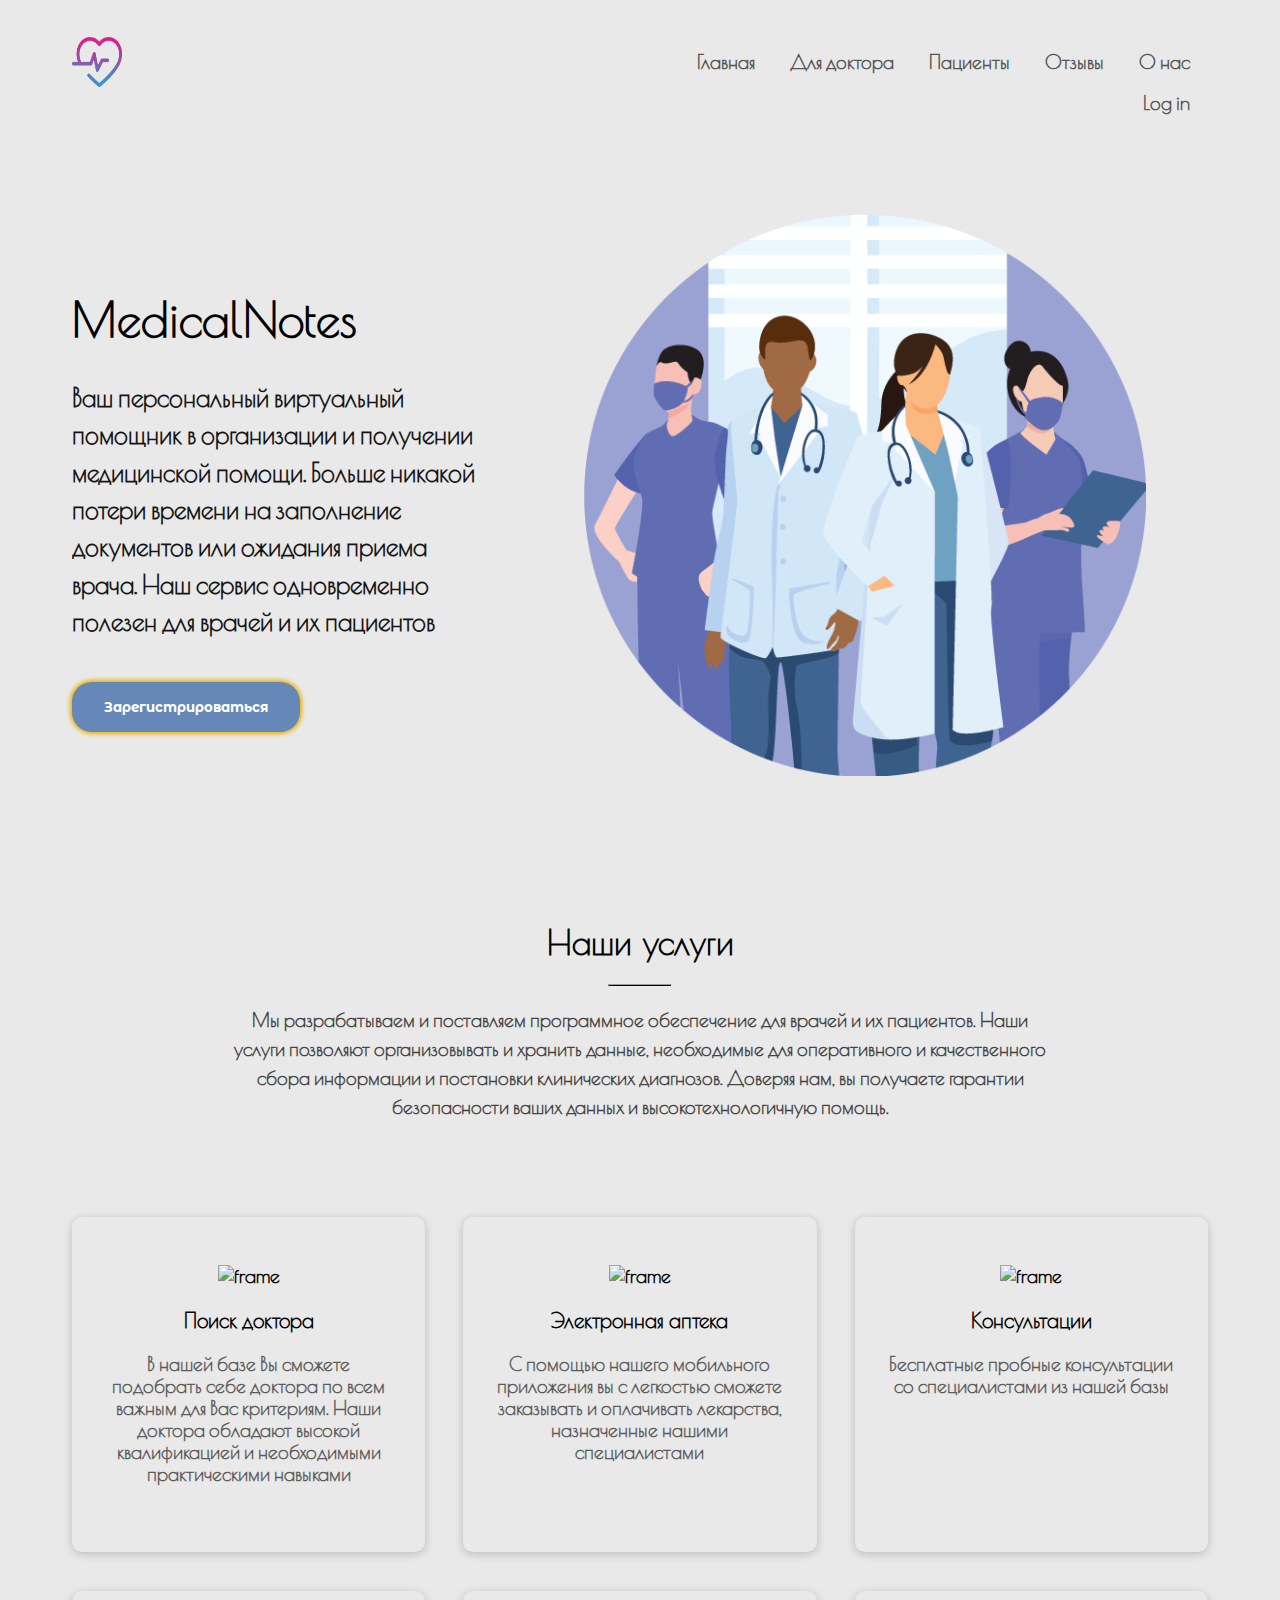
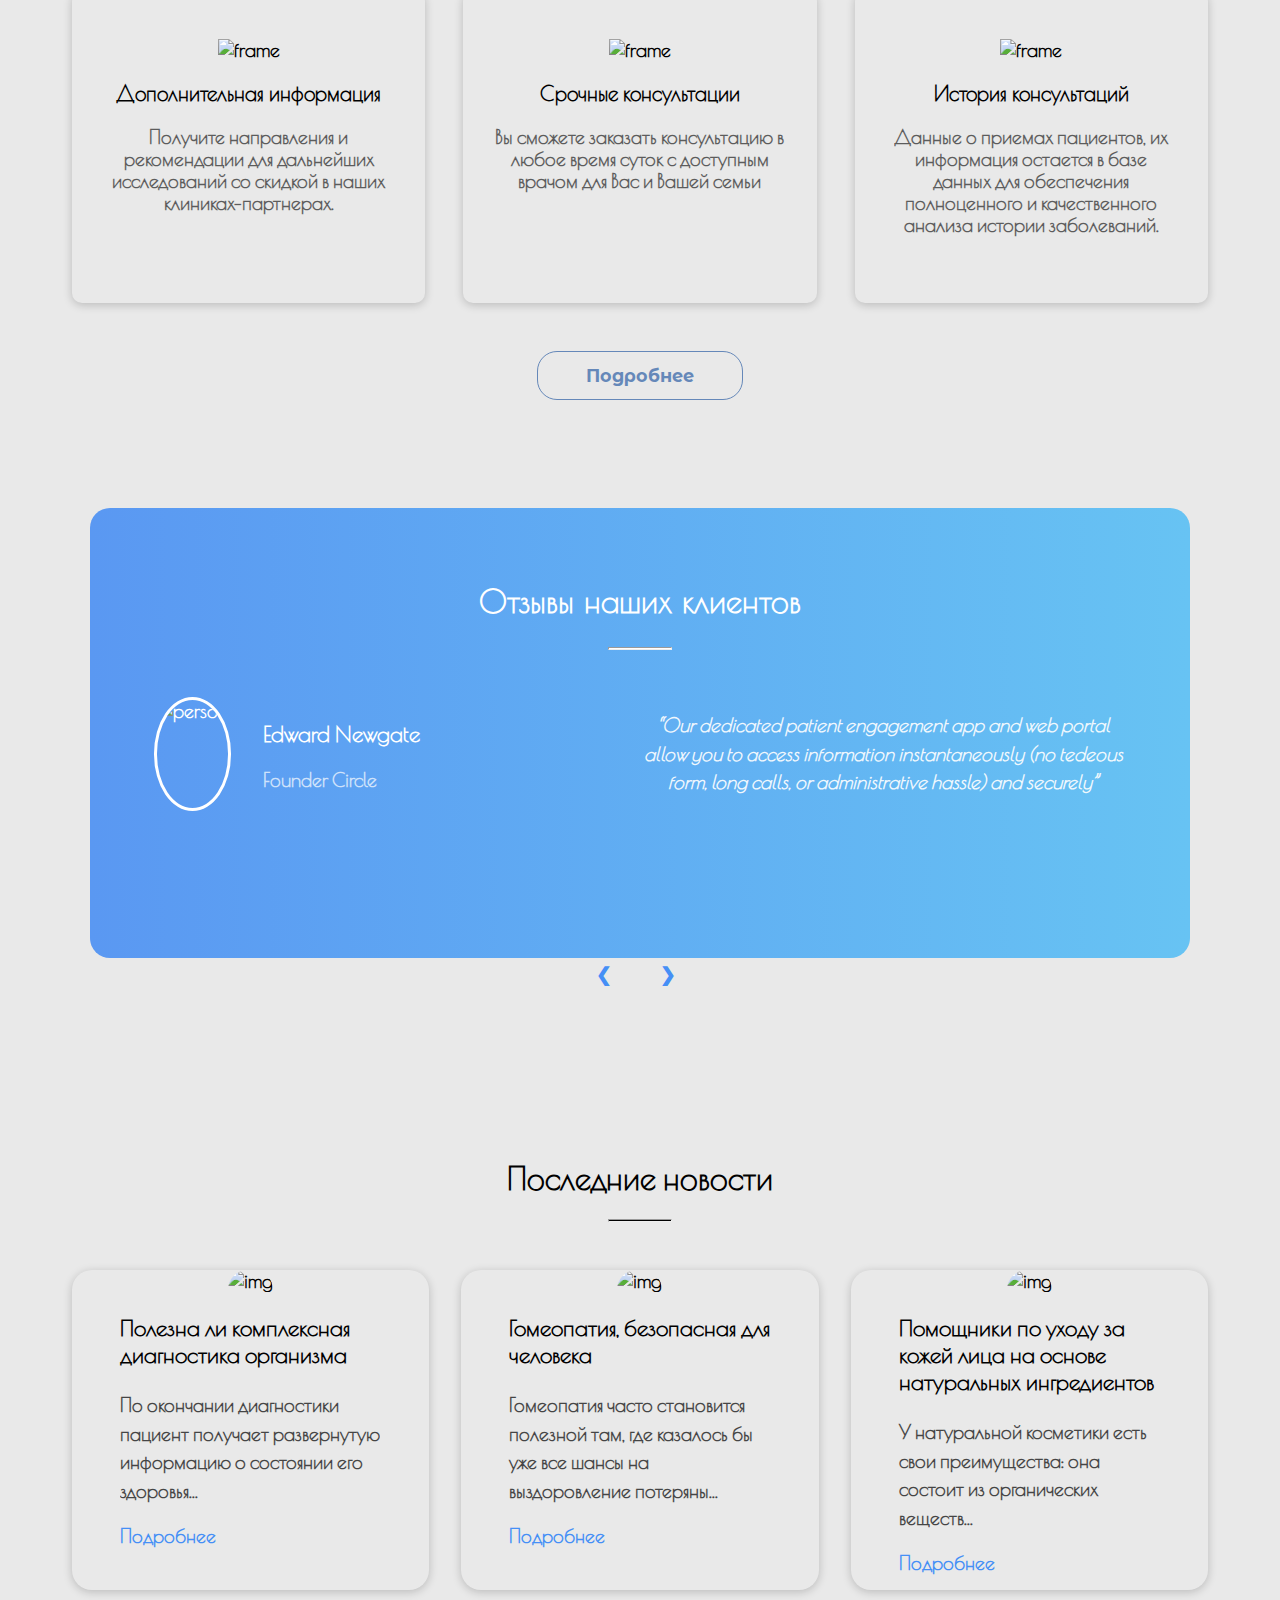
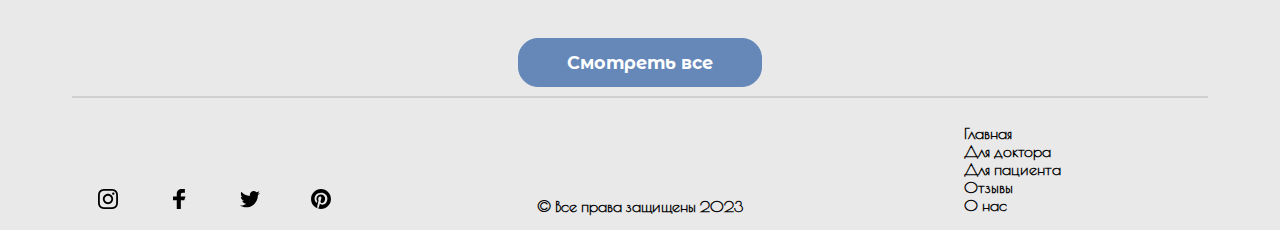
==== commit 7b1c881b: "add form" ====
--- a/index.html
+++ b/index.html
@@ -6,11 +6,6 @@
 		<meta name="viewport" content="width=device-width, initial-scale=1.0" />
 		<title>MedicalNotes</title>
 		<link rel="stylesheet" href="homePage/styles/style.css" />
-		<link
-			rel="shortcut icon"
-			href="homePage/pictures/logoheart.png"
-			type="image/x-icon"
-		/>
 		<link rel="preconnect" href="https://fonts.googleapis.com" />
 		<link rel="preconnect" href="https://fonts.gstatic.com" crossorigin />
 		<link
@@ -29,8 +24,8 @@
 				/>
 				<ul class="nav-links">
 					<li><a href="#showcase">Главная</a></li>
-					<li><a href="/regForm/index.html">Для доктора</a></li>
-					<li><a href="/createPage/index.html">Пациенты</a></li>
+					<li><a href="./regForm/index.html">Для доктора</a></li>
+					<li><a href="./createPage/index.html">Пациенты</a></li>
 					<li><a href="#testimonials">Отзывы</a></li>
 					<li><a href="#article">О нас</a></li>
 					
@@ -41,8 +36,8 @@
 				<ul class="sidebar" id="sidebar">
 					<i class="fas fa-times fa-2x" id="close"></i>
 					<li><a href="#showcase">Главная</a></li>
-					<li><a href="regForm/index.html">Для доктора</a></li>
-					<li><a href="#apps">Для пациента</a></li>
+					<li><a href="./regForm/index.html">Для доктора</a></li>
+					<li><a href="./createPage/index.html">Для пациента</a></li>
 					<li><a href="#services">Услуги</a></li>
 					<li><a href="#article">О нас</a></li>
 				</ul>
--- a/homePage/styles/style.css
+++ b/homePage/styles/style.css
@@ -558,9 +558,6 @@
   justify-content: flex-end;
 }
 
-.foot-nav--list {
-  padding: 0;
-}
 .foot-nav--list li a {
   text-decoration: none;
   color: #000;
@@ -708,19 +705,9 @@
     height: -moz-fit-content;
     height: fit-content;
     margin-bottom: 0;
-    /*& .cards .card{
-        width;
-        width: -moz-fit-content;
-        width: fit-content;
-    }*/
   }
   #services .cards .card p {
     display: none;
-  }
-  #services .cards {
-    display: grid;
-    grid-template-columns: repeat(1, 1fr);
-    grid-gap: 2.4rem;
   }
   #article {
     width: 100%;
@@ -728,12 +715,4 @@
     height: fit-content;
     margin-top: 10px;
   }
-  #article .cards {
-    margin-left: 10%;
-  }
-  #article .card {
-    width: 80%;
-    text-align: center;
-    align-items: center;
-  }
 }/*# sourceMappingURL=style.css.map */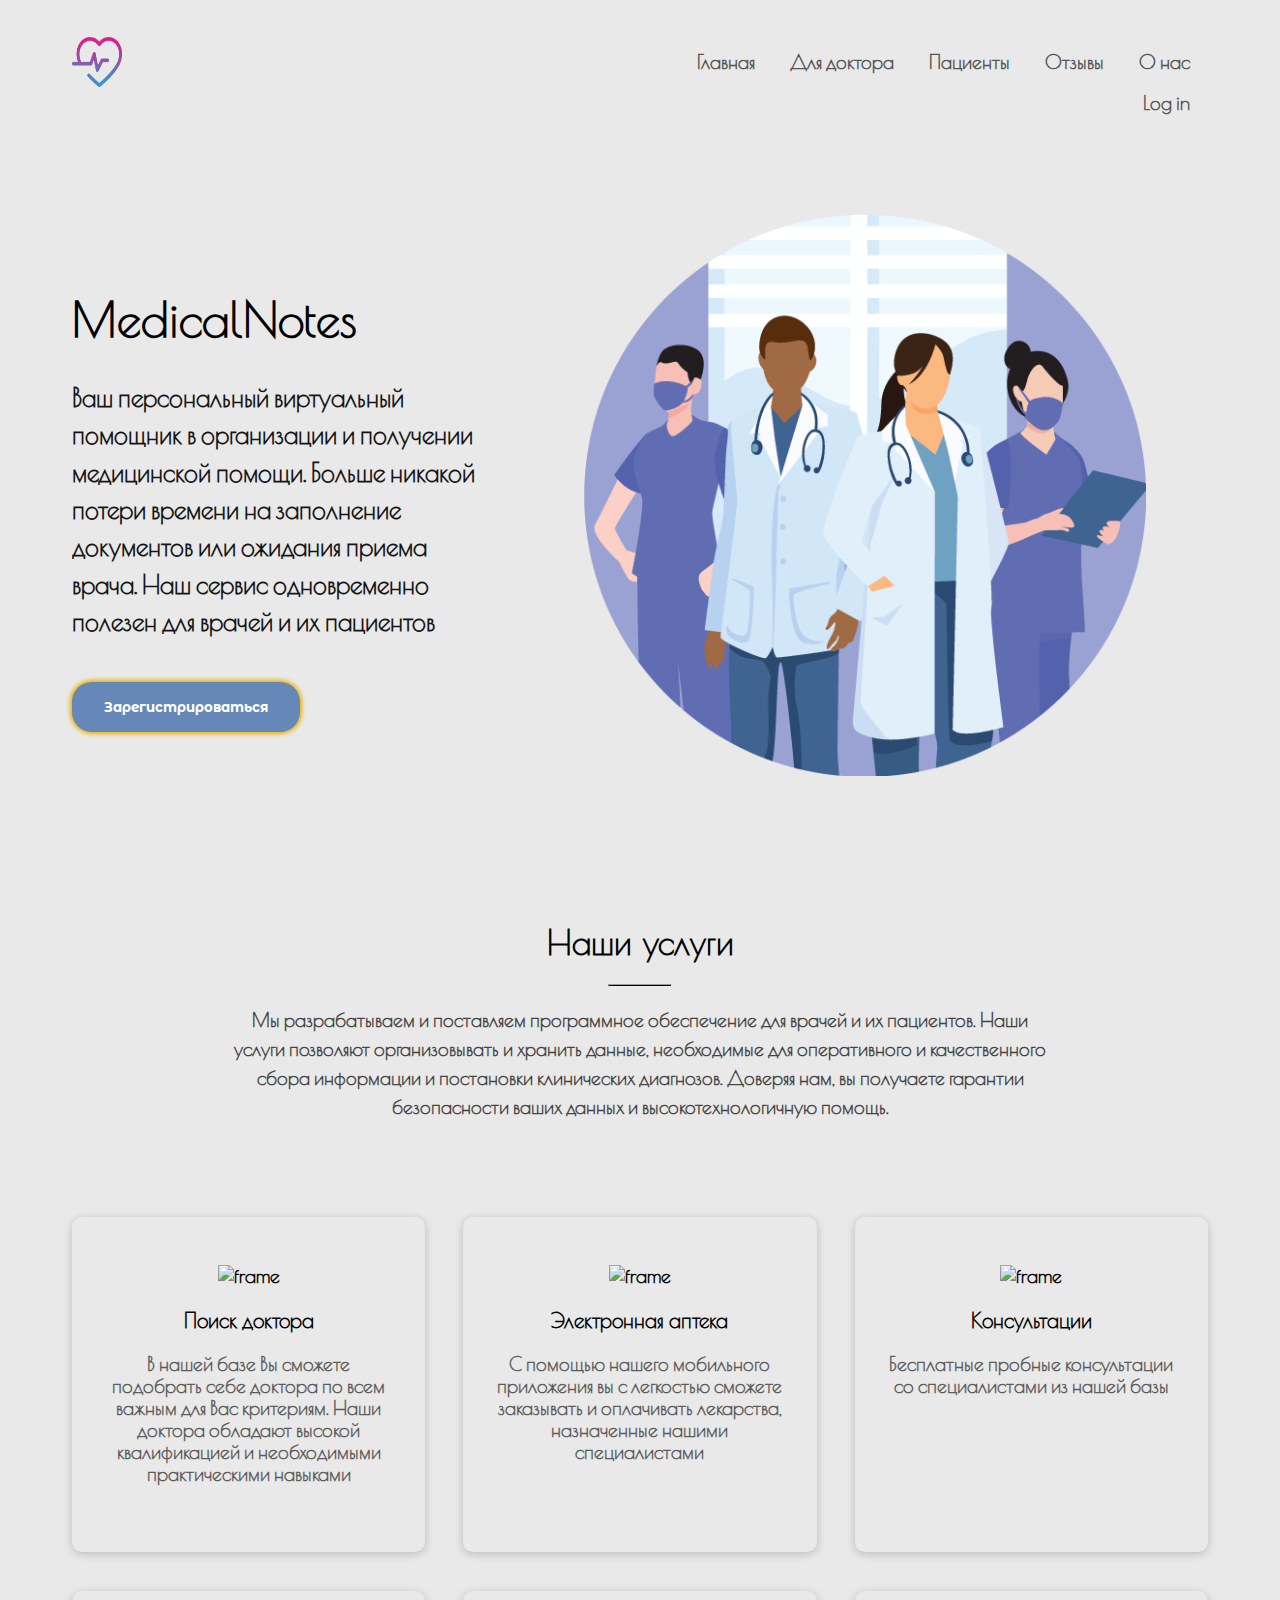
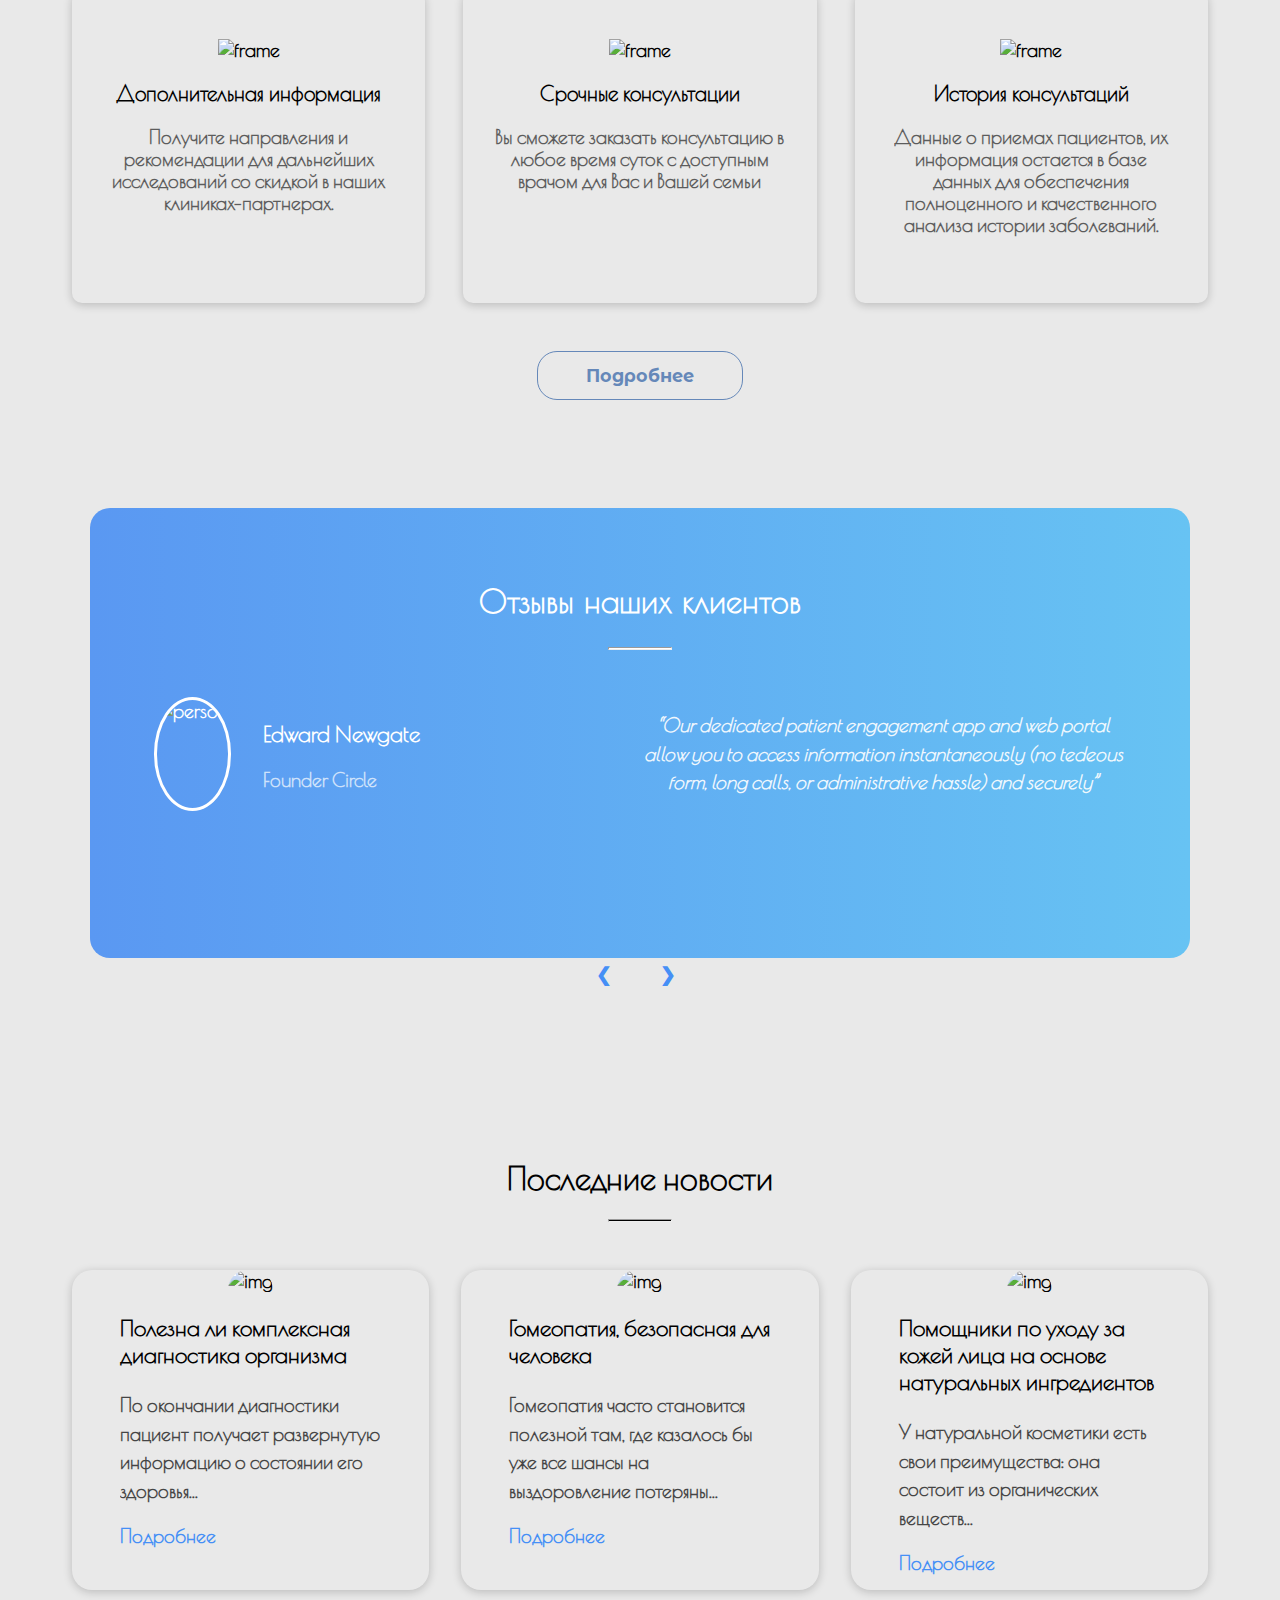
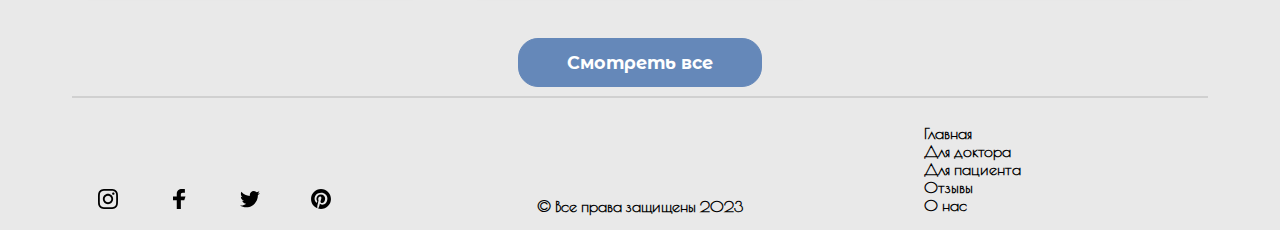
==== commit 5efd5b3d: "Kate: change adaptive (#26)" ====
--- a/index.html
+++ b/index.html
@@ -6,6 +6,11 @@
 		<meta name="viewport" content="width=device-width, initial-scale=1.0" />
 		<title>MedicalNotes</title>
 		<link rel="stylesheet" href="homePage/styles/style.css" />
+		<link
+			rel="shortcut icon"
+			href="homePage/pictures/logoheart.png"
+			type="image/x-icon"
+		/>
 		<link rel="preconnect" href="https://fonts.googleapis.com" />
 		<link rel="preconnect" href="https://fonts.gstatic.com" crossorigin />
 		<link
--- a/homePage/styles/style.css
+++ b/homePage/styles/style.css
@@ -558,6 +558,9 @@
   justify-content: flex-end;
 }
 
+.foot-nav--list {
+  padding: 0;
+}
 .foot-nav--list li a {
   text-decoration: none;
   color: #000;
@@ -705,9 +708,19 @@
     height: -moz-fit-content;
     height: fit-content;
     margin-bottom: 0;
+    /*& .cards .card{
+        width;
+        width: -moz-fit-content;
+        width: fit-content;
+    }*/
   }
   #services .cards .card p {
     display: none;
+  }
+  #services .cards {
+    display: grid;
+    grid-template-columns: repeat(1, 1fr);
+    grid-gap: 2.4rem;
   }
   #article {
     width: 100%;
@@ -715,4 +728,12 @@
     height: fit-content;
     margin-top: 10px;
   }
+  #article .cards {
+    margin-left: 10%;
+  }
+  #article .card {
+    width: 80%;
+    text-align: center;
+    align-items: center;
+  }
 }/*# sourceMappingURL=style.css.map */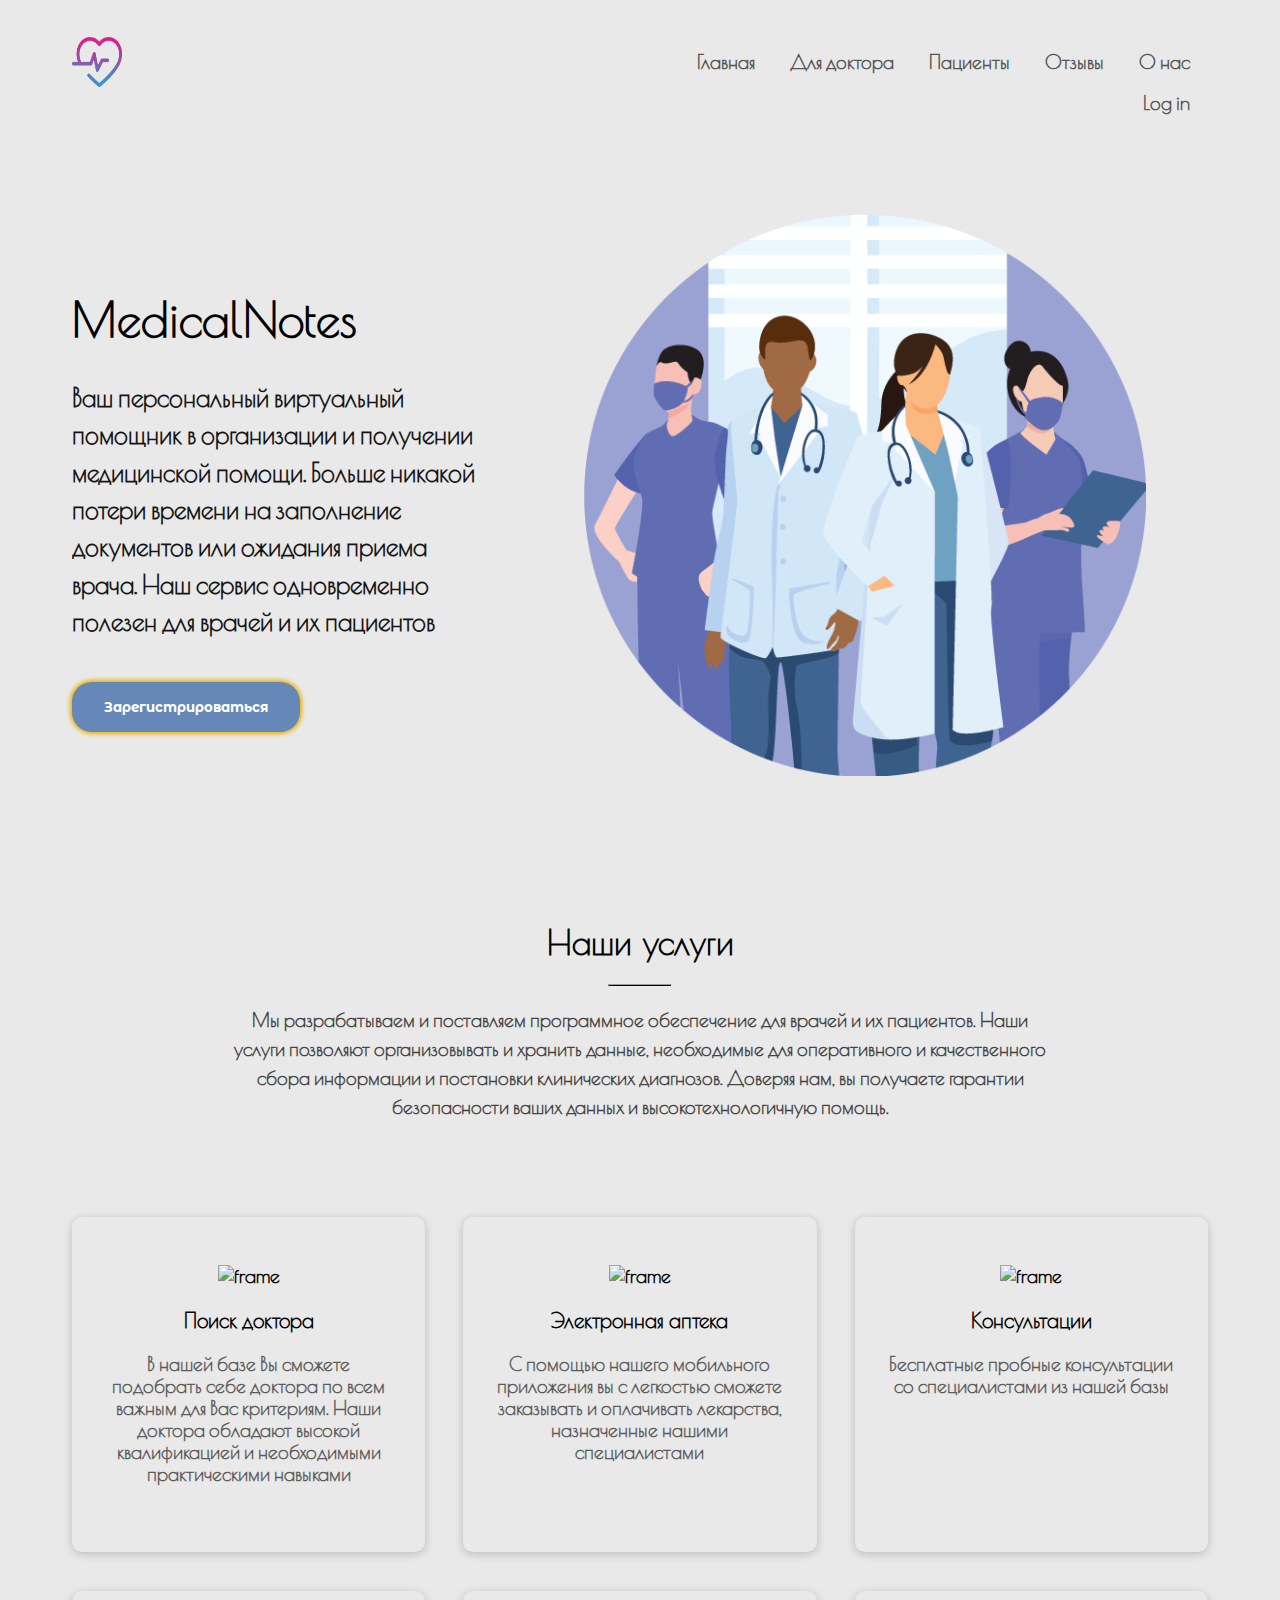
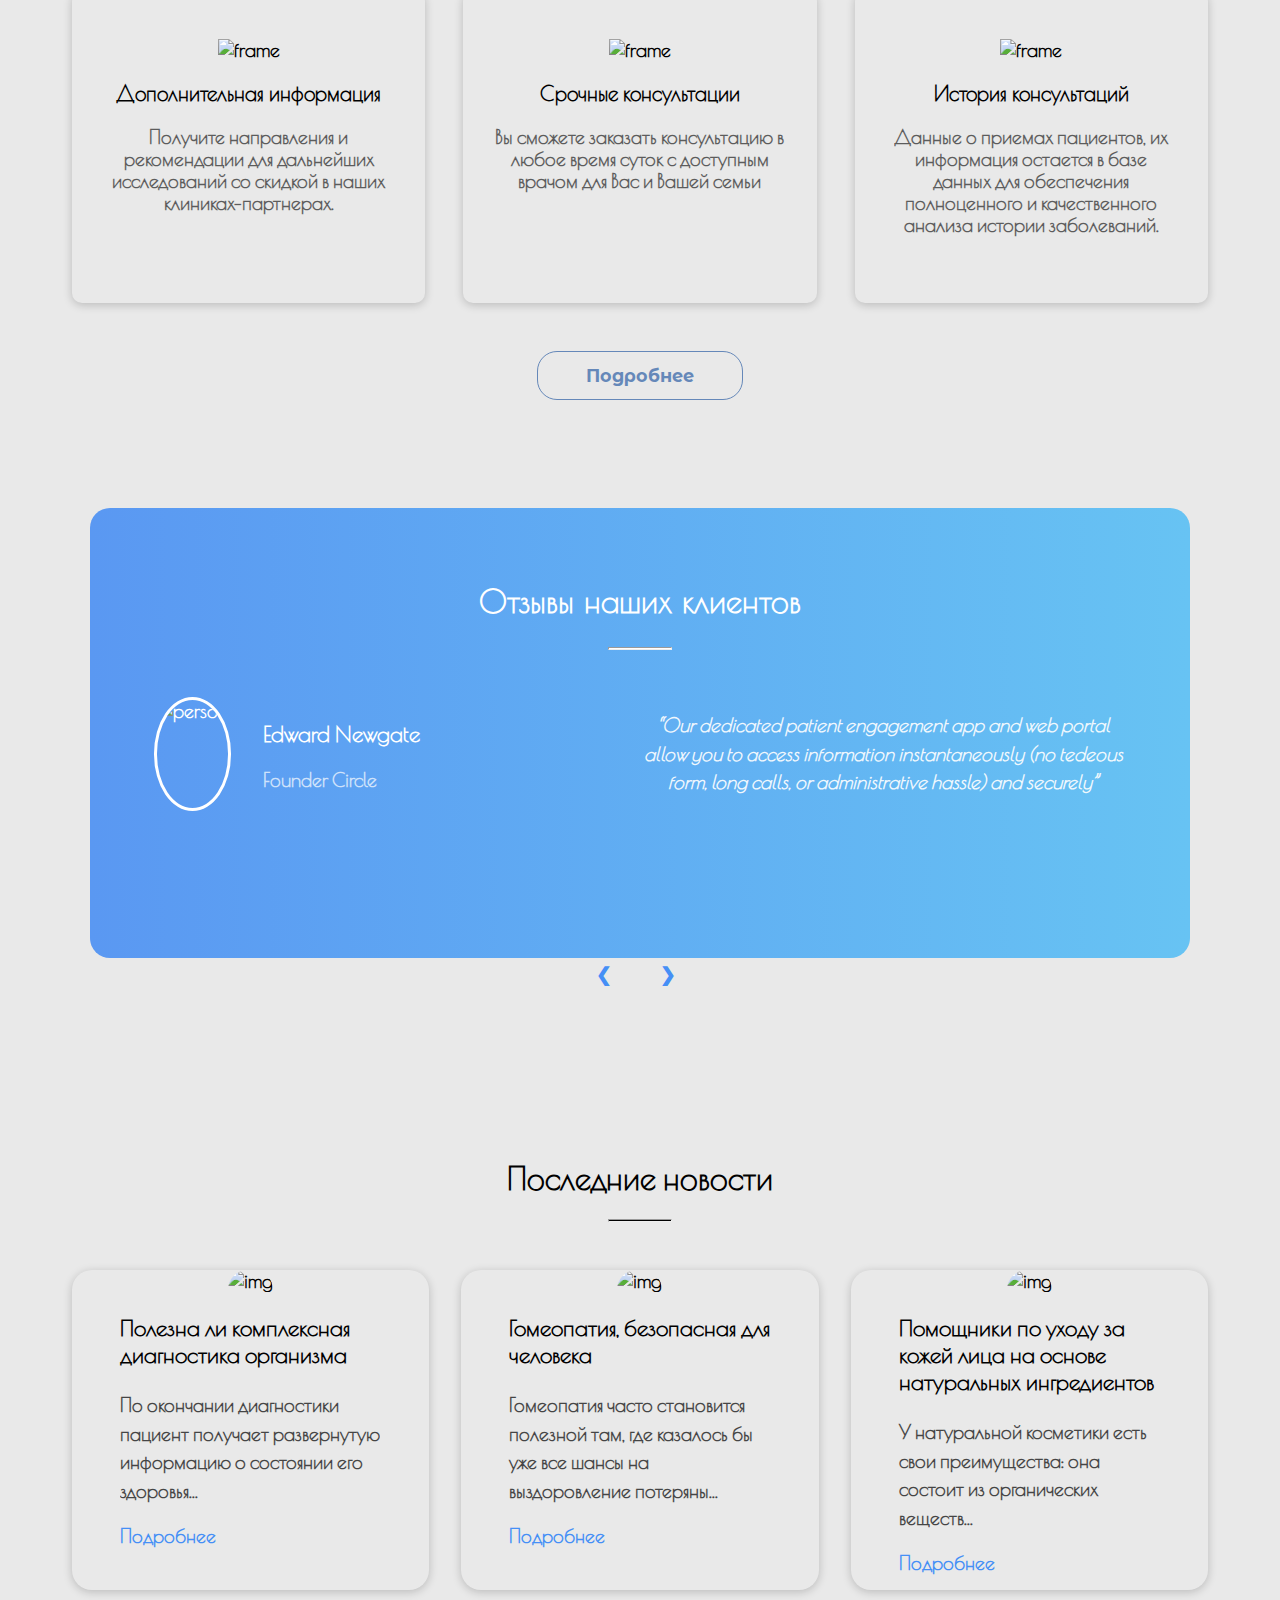
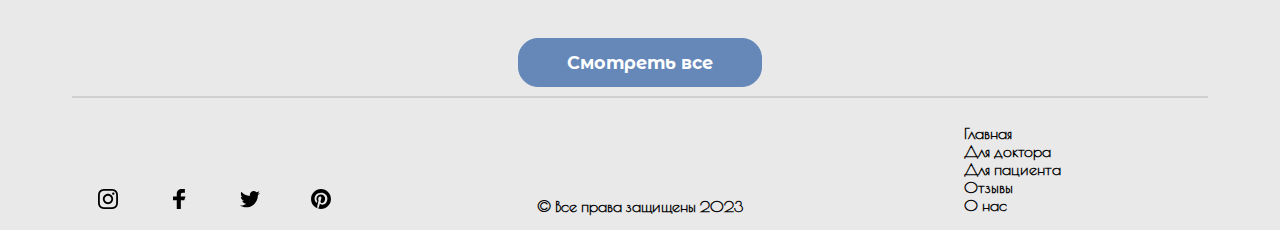
==== commit 75587f25: "самая рабочая версия" ====
--- a/index.html
+++ b/index.html
@@ -6,11 +6,6 @@
 		<meta name="viewport" content="width=device-width, initial-scale=1.0" />
 		<title>MedicalNotes</title>
 		<link rel="stylesheet" href="homePage/styles/style.css" />
-		<link
-			rel="shortcut icon"
-			href="homePage/pictures/logoheart.png"
-			type="image/x-icon"
-		/>
 		<link rel="preconnect" href="https://fonts.googleapis.com" />
 		<link rel="preconnect" href="https://fonts.gstatic.com" crossorigin />
 		<link
--- a/homePage/styles/style.css
+++ b/homePage/styles/style.css
@@ -558,9 +558,6 @@
   justify-content: flex-end;
 }
 
-.foot-nav--list {
-  padding: 0;
-}
 .foot-nav--list li a {
   text-decoration: none;
   color: #000;
@@ -708,19 +705,9 @@
     height: -moz-fit-content;
     height: fit-content;
     margin-bottom: 0;
-    /*& .cards .card{
-        width;
-        width: -moz-fit-content;
-        width: fit-content;
-    }*/
   }
   #services .cards .card p {
     display: none;
-  }
-  #services .cards {
-    display: grid;
-    grid-template-columns: repeat(1, 1fr);
-    grid-gap: 2.4rem;
   }
   #article {
     width: 100%;
@@ -728,12 +715,4 @@
     height: fit-content;
     margin-top: 10px;
   }
-  #article .cards {
-    margin-left: 10%;
-  }
-  #article .card {
-    width: 80%;
-    text-align: center;
-    align-items: center;
-  }
 }/*# sourceMappingURL=style.css.map */